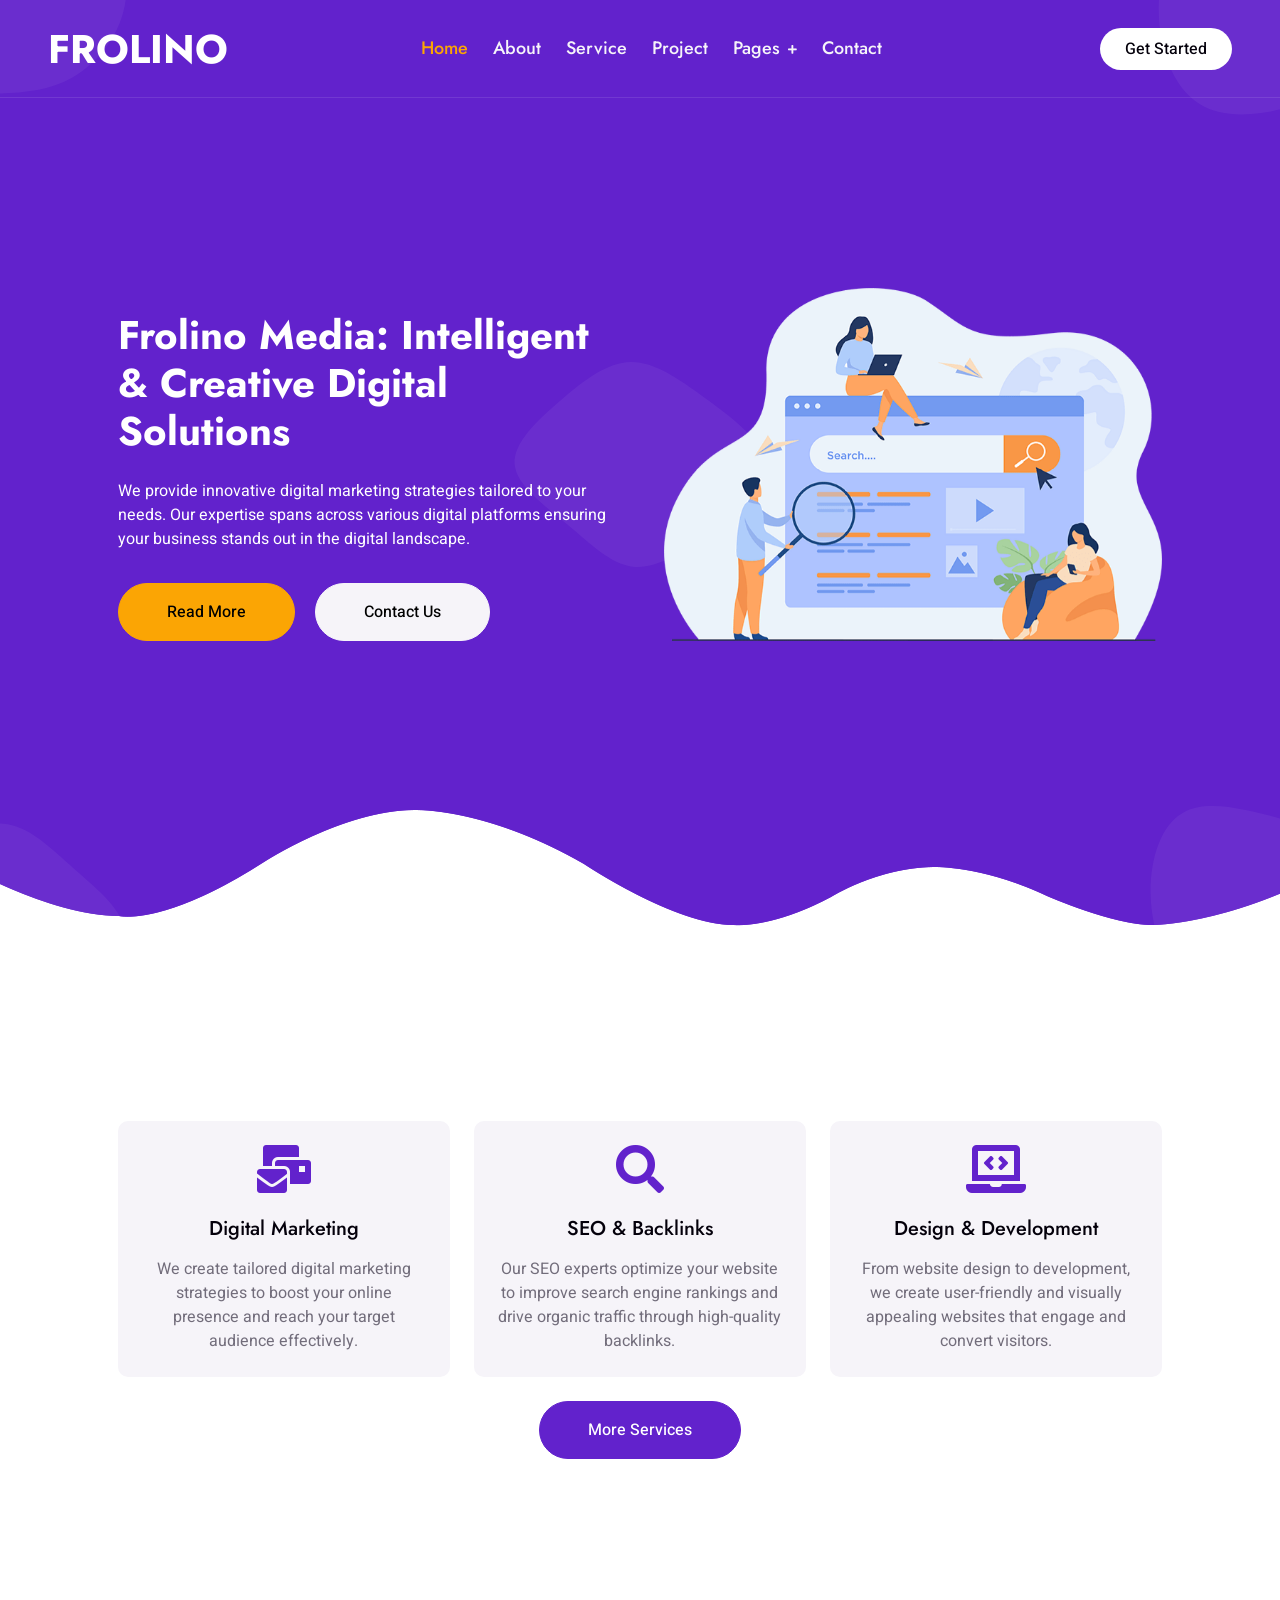
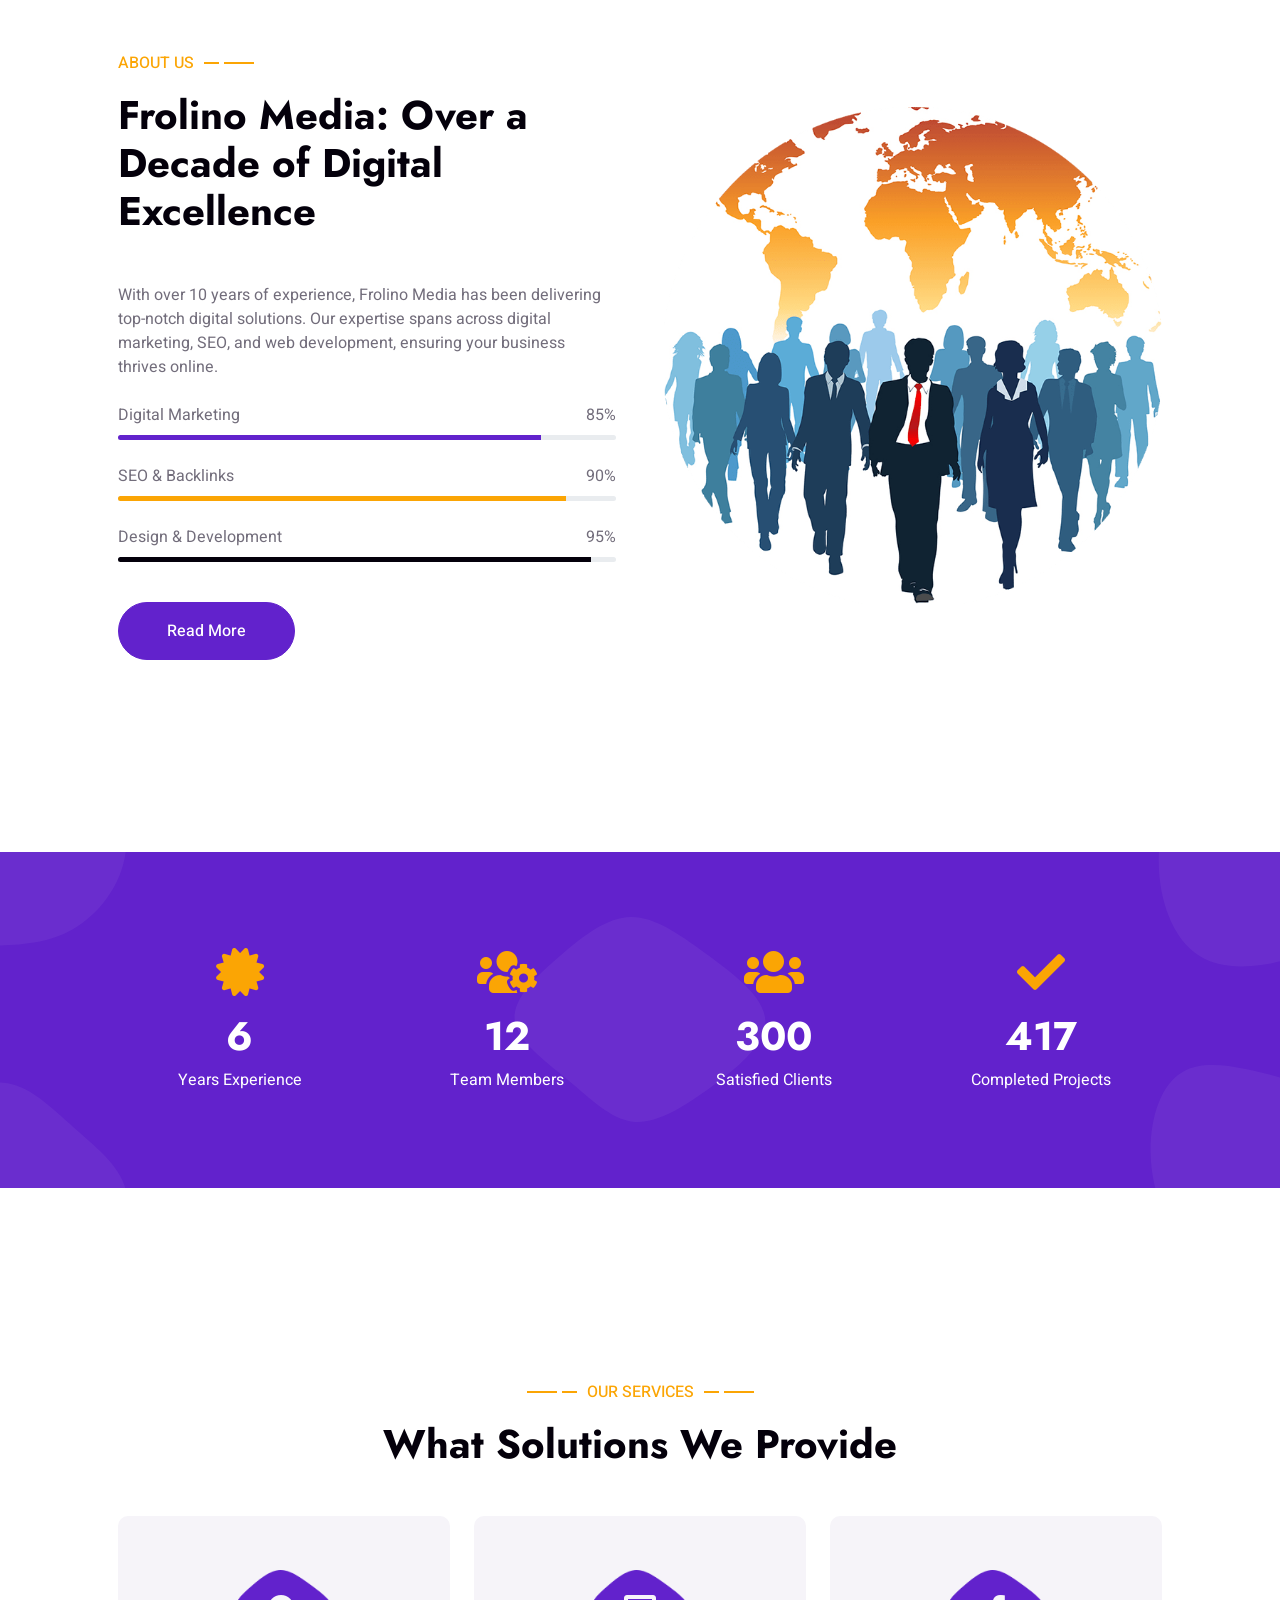
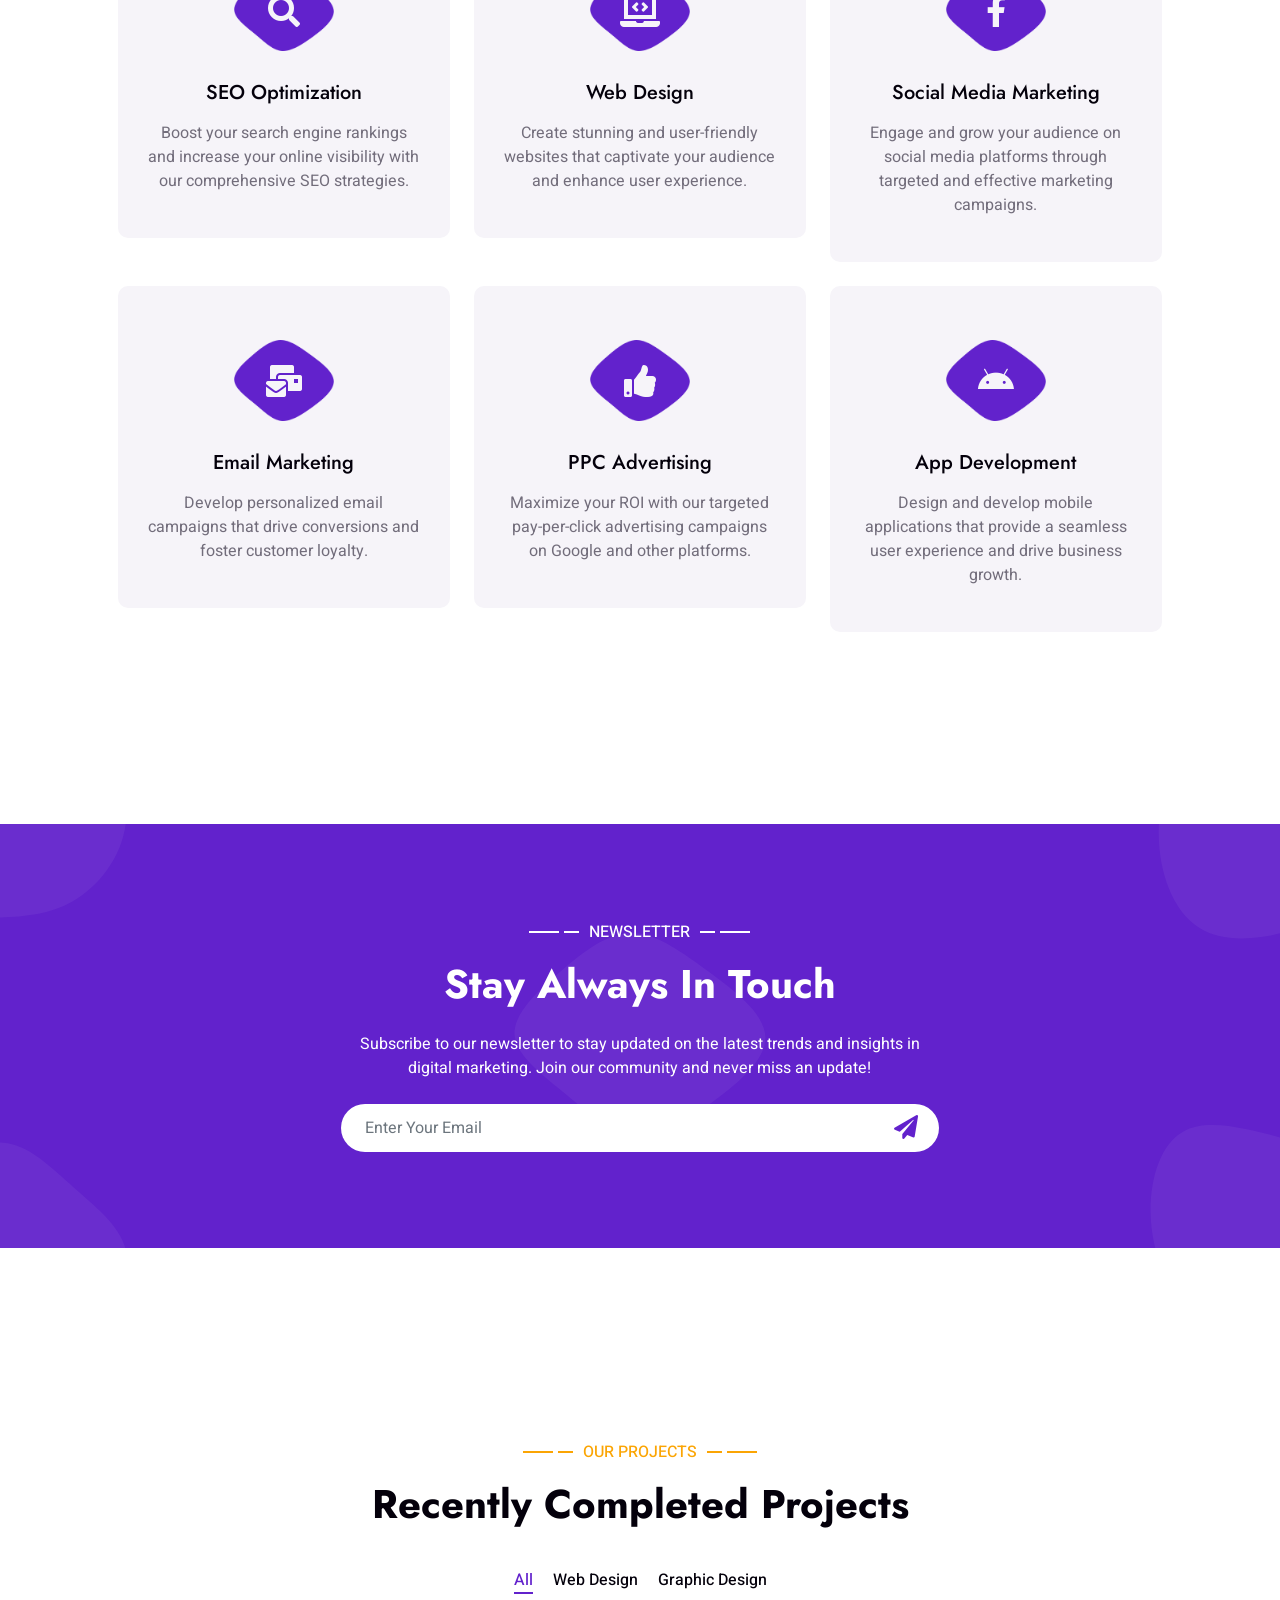
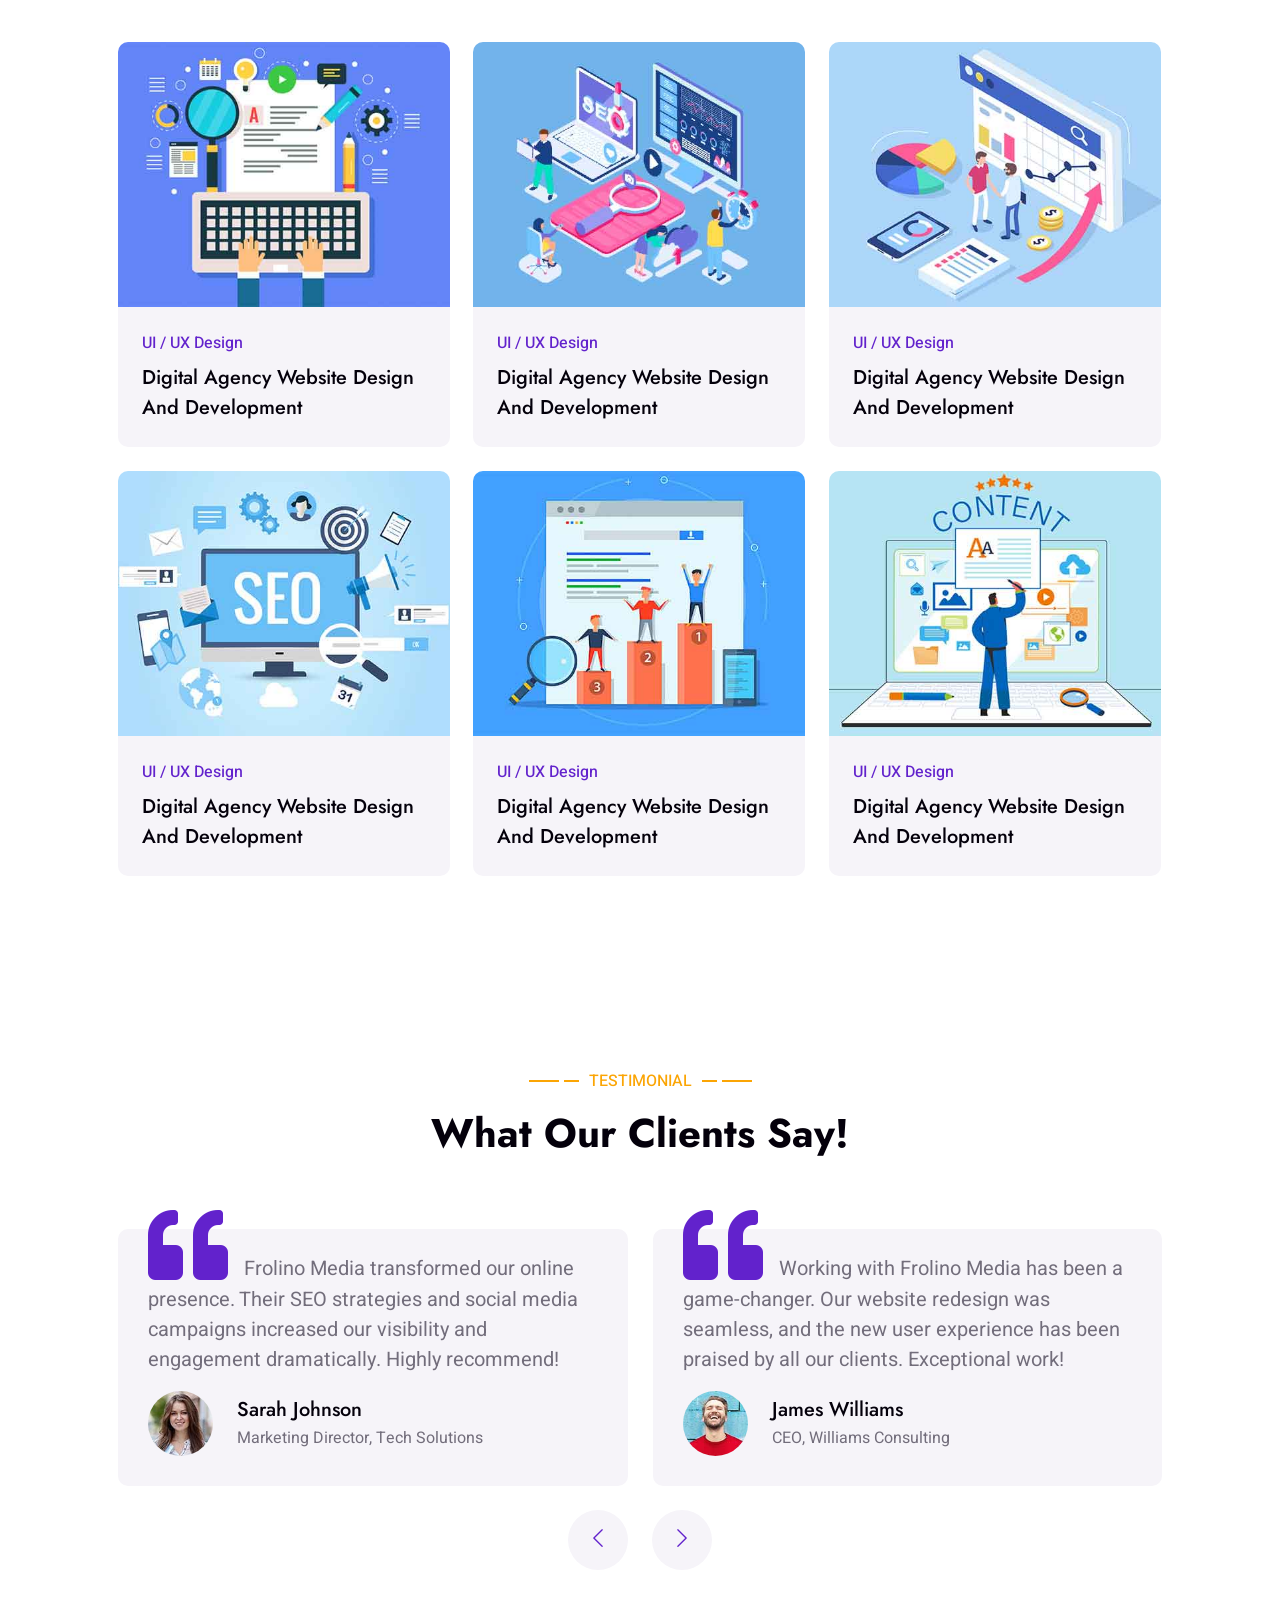
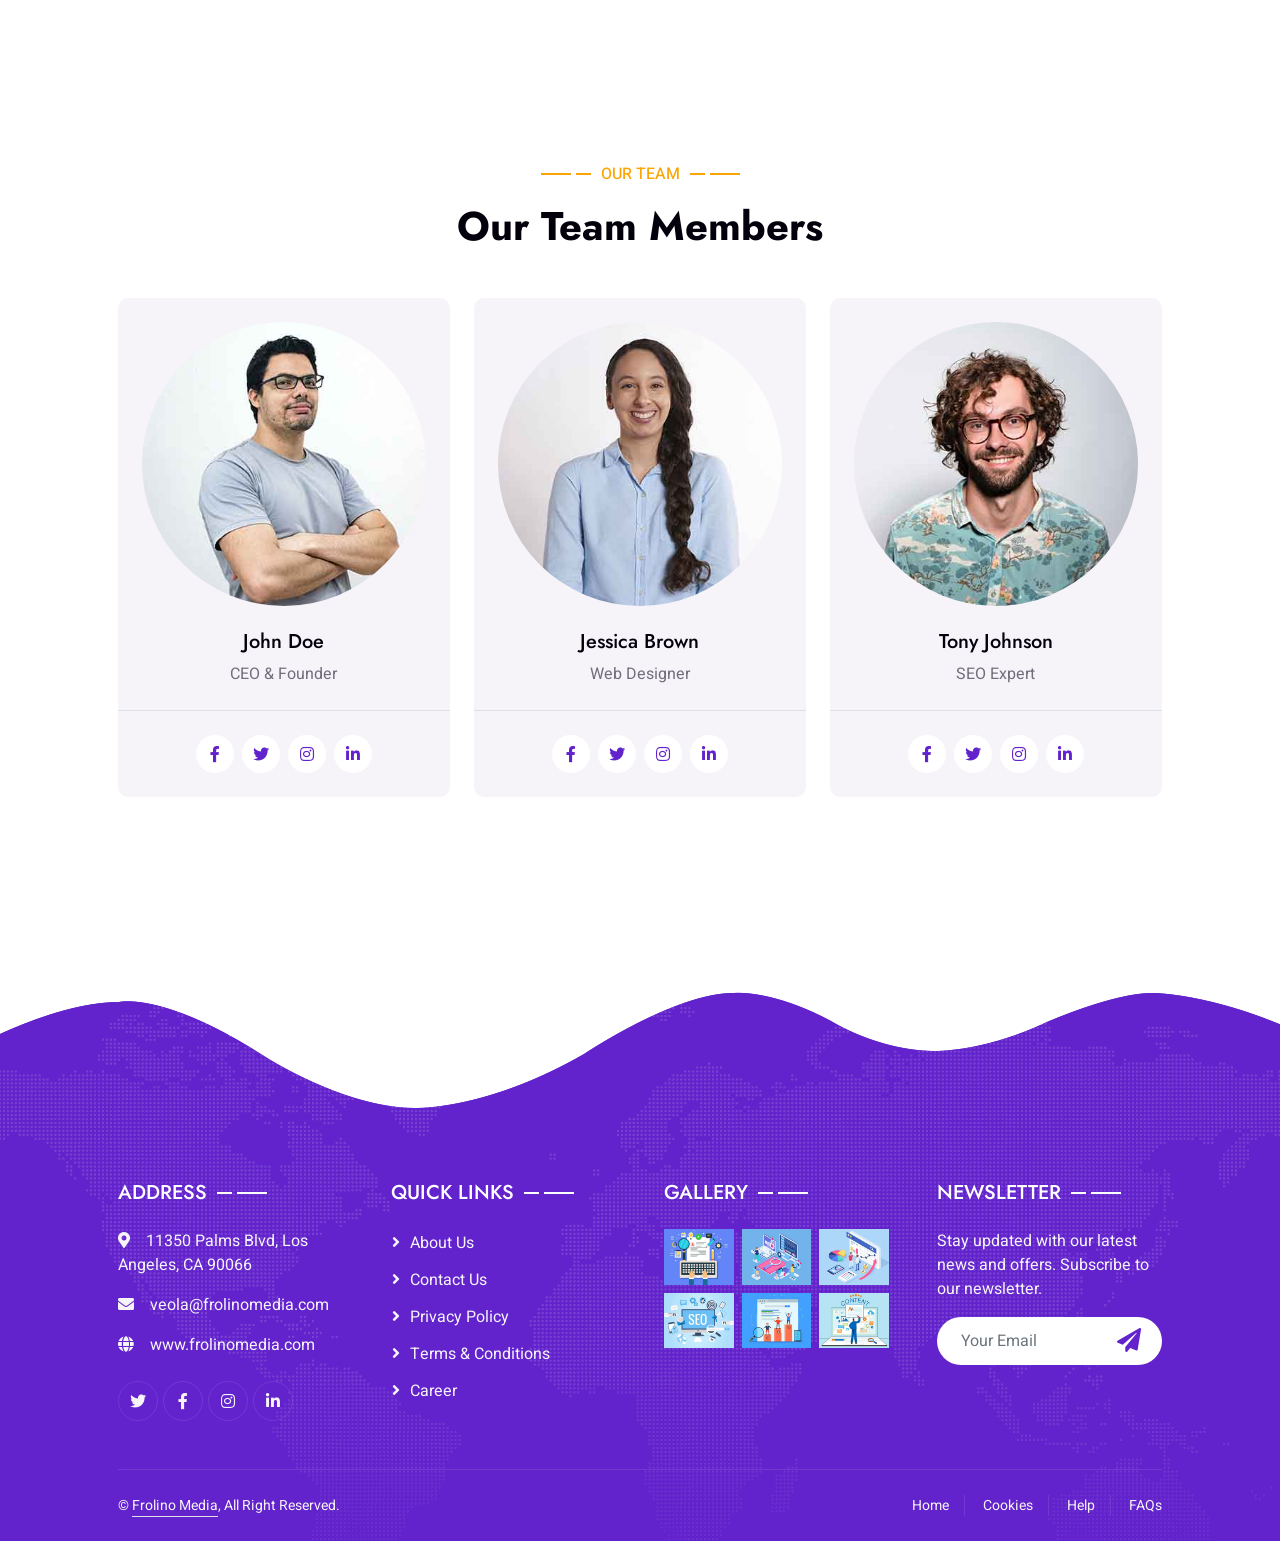
==== index.html @ 0141f013 "first commit" ====
<!DOCTYPE html>
<html lang="en">

<head>
    <meta charset="utf-8">
    <title>FROLINO MEDIA</title>
    <meta content="width=device-width, initial-scale=1.0" name="viewport">
    <meta content="" name="keywords">
    <meta content="" name="description">

    <!-- Favicon -->
    <link href="img/favicon.ico" rel="icon">

    <!-- Google Web Fonts -->
    <link rel="preconnect" href="https://fonts.googleapis.com">
    <link rel="preconnect" href="https://fonts.gstatic.com" crossorigin>
    <link href="https://fonts.googleapis.com/css2?family=Heebo:wght@400;500&family=Jost:wght@500;600;700&display=swap" rel="stylesheet"> 

    <!-- Icon Font Stylesheet -->
    <link href="https://cdnjs.cloudflare.com/ajax/libs/font-awesome/5.10.0/css/all.min.css" rel="stylesheet">
    <link href="https://cdn.jsdelivr.net/npm/bootstrap-icons@1.4.1/font/bootstrap-icons.css" rel="stylesheet">

    <!-- Libraries Stylesheet -->
    <link href="lib/animate/animate.min.css" rel="stylesheet">
    <link href="lib/owlcarousel/assets/owl.carousel.min.css" rel="stylesheet">
    <link href="lib/lightbox/css/lightbox.min.css" rel="stylesheet">

    <!-- Customized Bootstrap Stylesheet -->
    <link href="css/bootstrap.min.css" rel="stylesheet">

    <!-- Template Stylesheet -->
    <link href="css/style.css" rel="stylesheet">
</head>

<body>
    <div class="container-xxl bg-white p-0">
        <!-- Spinner Start -->
        <div id="spinner" class="show bg-white position-fixed translate-middle w-100 vh-100 top-50 start-50 d-flex align-items-center justify-content-center">
            <div class="spinner-grow text-primary" style="width: 3rem; height: 3rem;" role="status">
                <span class="sr-only">Loading...</span>
            </div>
        </div>
        <!-- Spinner End -->


        <!-- Navbar & Hero Start -->
        <div class="container-xxl position-relative p-0">
            <nav class="navbar navbar-expand-lg navbar-light px-4 px-lg-5 py-3 py-lg-0">
                <a href="" class="navbar-brand p-0">
                    <h1 class="m-0">FROLINO</h1>
                    <!-- <img src="img/logo.png" alt="Logo"> -->
                </a>
                <button class="navbar-toggler" type="button" data-bs-toggle="collapse" data-bs-target="#navbarCollapse">
                    <span class="fa fa-bars"></span>
                </button>
                <div class="collapse navbar-collapse" id="navbarCollapse">
                    <div class="navbar-nav mx-auto py-0">
                        <a href="index.html" class="nav-item nav-link active">Home</a>
                        <a href="about.html" class="nav-item nav-link">About</a>
                        <a href="service.html" class="nav-item nav-link">Service</a>
                        <a href="project.html" class="nav-item nav-link">Project</a>
                        <div class="nav-item dropdown">
                            <a href="#" class="nav-link dropdown-toggle" data-bs-toggle="dropdown">Pages</a>
                            <div class="dropdown-menu m-0">
                                <a href="team.html" class="dropdown-item">Our Team</a>
                                <a href="testimonial.html" class="dropdown-item">Testimonial</a>
                                <a href="404.html" class="dropdown-item">404 Page</a>
                            </div>
                        </div>
                        <a href="contact.html" class="nav-item nav-link">Contact</a>
                    </div>
                    <a href="" class="btn rounded-pill py-2 px-4 ms-3 d-none d-lg-block">Get Started</a>
                </div>
            </nav>

            <div class="container-xxl bg-primary hero-header">
                <div class="container px-lg-5">
                    <div class="row g-5 align-items-end">
                        <div class="col-lg-6 text-center text-lg-start">
                            <h1 class="text-white mb-4 animated slideInDown">Frolino Media: Intelligent & Creative Digital Solutions</h1>
                            <p class="text-white pb-3 animated slideInDown">We provide innovative digital marketing strategies tailored to your needs. Our expertise spans across various digital platforms ensuring your business stands out in the digital landscape.</p>
                            <a href="#about" class="btn btn-secondary py-sm-3 px-sm-5 rounded-pill me-3 animated slideInLeft">Read More</a>
                            <a href="#contact" class="btn btn-light py-sm-3 px-sm-5 rounded-pill animated slideInRight">Contact Us</a>
                        </div>
                        <div class="col-lg-6 text-center text-lg-start">
                            <img class="img-fluid animated zoomIn" src="img/hero.png" alt="Frolino Media">
                        </div>
                    </div>
                </div>
            </div>
            <!-- Navbar & Hero End -->
            
            
            <!-- Feature Start -->
            <div class="container-xxl py-5">
                <div class="container py-5 px-lg-5">
                    <div class="row g-4">
                        <div class="col-lg-4 wow fadeInUp" data-wow-delay="0.1s">
                            <div class="feature-item bg-light rounded text-center p-4">
                                <i class="fa fa-3x fa-mail-bulk text-primary mb-4"></i>
                                <h5 class="mb-3">Digital Marketing</h5>
                                <p class="m-0">We create tailored digital marketing strategies to boost your online presence and reach your target audience effectively.</p>
                            </div>
                        </div>
                        <div class="col-lg-4 wow fadeInUp" data-wow-delay="0.3s">
                            <div class="feature-item bg-light rounded text-center p-4">
                                <i class="fa fa-3x fa-search text-primary mb-4"></i>
                                <h5 class="mb-3">SEO & Backlinks</h5>
                                <p class="m-0">Our SEO experts optimize your website to improve search engine rankings and drive organic traffic through high-quality backlinks.</p>
                            </div>
                        </div>
                        <div class="col-lg-4 wow fadeInUp" data-wow-delay="0.5s">
                            <div class="feature-item bg-light rounded text-center p-4">
                                <i class="fa fa-3x fa-laptop-code text-primary mb-4"></i>
                                <h5 class="mb-3">Design & Development</h5>
                                <p class="m-0">From website design to development, we create user-friendly and visually appealing websites that engage and convert visitors.</p>
                            </div>
                        </div>
                    </div>
                    <div class="text-center mt-4">
                        <a href="services.html" class="btn btn-primary py-sm-3 px-sm-5 rounded-pill">More Services</a>
                    </div>
                </div>
            </div>
            <!-- Feature End -->
            
            
            <!-- About Start -->
            <div class="container-xxl py-5" id="about">
                <div class="container py-5 px-lg-5">
                    <div class="row g-5 align-items-center">
                        <div class="col-lg-6 wow fadeInUp" data-wow-delay="0.1s">
                            <p class="section-title text-secondary">About Us<span></span></p>
                            <h1 class="mb-5">Frolino Media: Over a Decade of Digital Excellence</h1>
                            <p class="mb-4">With over 10 years of experience, Frolino Media has been delivering top-notch digital solutions. Our expertise spans across digital marketing, SEO, and web development, ensuring your business thrives online.</p>
                            <div class="skill mb-4">
                                <div class="d-flex justify-content-between">
                                    <p class="mb-2">Digital Marketing</p>
                                    <p class="mb-2">85%</p>
                                </div>
                                <div class="progress">
                                    <div class="progress-bar bg-primary" role="progressbar" aria-valuenow="85" aria-valuemin="0" aria-valuemax="100"></div>
                                </div>
                            </div>
                            <div class="skill mb-4">
                                <div class="d-flex justify-content-between">
                                    <p class="mb-2">SEO & Backlinks</p>
                                    <p class="mb-2">90%</p>
                                </div>
                                <div class="progress">
                                    <div class="progress-bar bg-secondary" role="progressbar" aria-valuenow="90" aria-valuemin="0" aria-valuemax="100"></div>
                                </div>
                            </div>
                            <div class="skill mb-4">
                                <div class="d-flex justify-content-between">
                                    <p class="mb-2">Design & Development</p>
                                    <p class="mb-2">95%</p>
                                </div>
                                <div class="progress">
                                    <div class="progress-bar bg-dark" role="progressbar" aria-valuenow="95" aria-valuemin="0" aria-valuemax="100"></div>
                                </div>
                            </div>
                            <a href="about.html" class="btn btn-primary py-sm-3 px-sm-5 rounded-pill mt-3">Read More</a>
                        </div>
                        <div class="col-lg-6">
                            <img class="img-fluid wow zoomIn" data-wow-delay="0.5s" src="img/about.png" alt="About Frolino Media">
                        </div>
                    </div>
                </div>
            </div>
            <!-- About End -->


        <!-- Facts Start -->
        <div class="container-xxl bg-primary fact py-5 wow fadeInUp" data-wow-delay="0.1s">
            <div class="container py-5 px-lg-5">
                <div class="row g-4">
                    <div class="col-md-6 col-lg-3 text-center wow fadeIn" data-wow-delay="0.1s">
                        <i class="fa fa-certificate fa-3x text-secondary mb-3"></i>
                        <h1 class="text-white mb-2" data-toggle="counter-up">10</h1>
                        <p class="text-white mb-0">Years Experience</p>
                    </div>
                    <div class="col-md-6 col-lg-3 text-center wow fadeIn" data-wow-delay="0.3s">
                        <i class="fa fa-users-cog fa-3x text-secondary mb-3"></i>
                        <h1 class="text-white mb-2" data-toggle="counter-up">20</h1>
                        <p class="text-white mb-0">Team Members</p>
                    </div>
                    <div class="col-md-6 col-lg-3 text-center wow fadeIn" data-wow-delay="0.5s">
                        <i class="fa fa-users fa-3x text-secondary mb-3"></i>
                        <h1 class="text-white mb-2" data-toggle="counter-up">500</h1>
                        <p class="text-white mb-0">Satisfied Clients</p>
                    </div>
                    <div class="col-md-6 col-lg-3 text-center wow fadeIn" data-wow-delay="0.7s">
                        <i class="fa fa-check fa-3x text-secondary mb-3"></i>
                        <h1 class="text-white mb-2" data-toggle="counter-up">700</h1>
                        <p class="text-white mb-0">Completed Projects</p>
                    </div>
                </div>
            </div>
        </div>
        <!-- Facts End -->


       <!-- Service Start -->
<div class="container-xxl py-5">
    <div class="container py-5 px-lg-5">
        <div class="wow fadeInUp" data-wow-delay="0.1s">
            <p class="section-title text-secondary justify-content-center"><span></span>Our Services<span></span></p>
            <h1 class="text-center mb-5">What Solutions We Provide</h1>
        </div>
        <div class="row g-4">
            <div class="col-lg-4 col-md-6 wow fadeInUp" data-wow-delay="0.1s">
                <div class="service-item d-flex flex-column text-center rounded">
                    <div class="service-icon flex-shrink-0">
                        <i class="fa fa-search fa-2x"></i>
                    </div>
                    <h5 class="mb-3">SEO Optimization</h5>
                    <p class="m-0">Boost your search engine rankings and increase your online visibility with our comprehensive SEO strategies.</p>
                    <a class="btn btn-square" href="service.html"><i class="fa fa-arrow-right"></i></a>
                </div>
            </div>
            <div class="col-lg-4 col-md-6 wow fadeInUp" data-wow-delay="0.3s">
                <div class="service-item d-flex flex-column text-center rounded">
                    <div class="service-icon flex-shrink-0">
                        <i class="fa fa-laptop-code fa-2x"></i>
                    </div>
                    <h5 class="mb-3">Web Design</h5>
                    <p class="m-0">Create stunning and user-friendly websites that captivate your audience and enhance user experience.</p>
                    <a class="btn btn-square" href="service.html"><i class="fa fa-arrow-right"></i></a>
                </div>
            </div>
            <div class="col-lg-4 col-md-6 wow fadeInUp" data-wow-delay="0.5s">
                <div class="service-item d-flex flex-column text-center rounded">
                    <div class="service-icon flex-shrink-0">
                        <i class="fab fa-facebook-f fa-2x"></i>
                    </div>
                    <h5 class="mb-3">Social Media Marketing</h5>
                    <p class="m-0">Engage and grow your audience on social media platforms through targeted and effective marketing campaigns.</p>
                    <a class="btn btn-square" href="service.html"><i class="fa fa-arrow-right"></i></a>
                </div>
            </div>
            <div class="col-lg-4 col-md-6 wow fadeInUp" data-wow-delay="0.1s">
                <div class="service-item d-flex flex-column text-center rounded">
                    <div class="service-icon flex-shrink-0">
                        <i class="fa fa-mail-bulk fa-2x"></i>
                    </div>
                    <h5 class="mb-3">Email Marketing</h5>
                    <p class="m-0">Develop personalized email campaigns that drive conversions and foster customer loyalty.</p>
                    <a class="btn btn-square" href="service.html"><i class="fa fa-arrow-right"></i></a>
                </div>
            </div>
            <div class="col-lg-4 col-md-6 wow fadeInUp" data-wow-delay="0.3s">
                <div class="service-item d-flex flex-column text-center rounded">
                    <div class="service-icon flex-shrink-0">
                        <i class="fa fa-thumbs-up fa-2x"></i>
                    </div>
                    <h5 class="mb-3">PPC Advertising</h5>
                    <p class="m-0">Maximize your ROI with our targeted pay-per-click advertising campaigns on Google and other platforms.</p>
                    <a class="btn btn-square" href="service.html"><i class="fa fa-arrow-right"></i></a>
                </div>
            </div>
            <div class="col-lg-4 col-md-6 wow fadeInUp" data-wow-delay="0.5s">
                <div class="service-item d-flex flex-column text-center rounded">
                    <div class="service-icon flex-shrink-0">
                        <i class="fab fa-android fa-2x"></i>
                    </div>
                    <h5 class="mb-3">App Development</h5>
                    <p class="m-0">Design and develop mobile applications that provide a seamless user experience and drive business growth.</p>
                    <a class="btn btn-square" href="service.html"><i class="fa fa-arrow-right"></i></a>
                </div>
            </div>
        </div>
    </div>
</div>
<!-- Service End -->

<!-- Newsletter Start -->
<div class="container-xxl bg-primary newsletter py-5 wow fadeInUp" data-wow-delay="0.1s">
    <div class="container py-5 px-lg-5">
        <div class="row justify-content-center">
            <div class="col-lg-7 text-center">
                <p class="section-title text-white justify-content-center"><span></span>Newsletter<span></span></p>
                <h1 class="text-center text-white mb-4">Stay Always In Touch</h1>
                <p class="text-white mb-4">Subscribe to our newsletter to stay updated on the latest trends and insights in digital marketing. Join our community and never miss an update!</p>
                <div class="position-relative w-100 mt-3">
                    <input class="form-control border-0 rounded-pill w-100 ps-4 pe-5" type="text" placeholder="Enter Your Email" style="height: 48px;">
                    <button type="button" class="btn shadow-none position-absolute top-0 end-0 mt-1 me-2"><i class="fa fa-paper-plane text-primary fs-4"></i></button>
                </div>
            </div>
        </div>
    </div>
</div>
<!-- Newsletter End -->



        <!-- Projects Start -->
        <div class="container-xxl py-5">
            <div class="container py-5 px-lg-5">
                <div class="wow fadeInUp" data-wow-delay="0.1s">
                    <p class="section-title text-secondary justify-content-center"><span></span>Our Projects<span></span></p>
                    <h1 class="text-center mb-5">Recently Completed Projects</h1>
                </div>
                <div class="row mt-n2 wow fadeInUp" data-wow-delay="0.3s">
                    <div class="col-12 text-center">
                        <ul class="list-inline mb-5" id="portfolio-flters">
                            <li class="mx-2 active" data-filter="*">All</li>
                            <li class="mx-2" data-filter=".first">Web Design</li>
                            <li class="mx-2" data-filter=".second">Graphic Design</li>
                        </ul>
                    </div>
                </div>
                <div class="row g-4 portfolio-container">
                    <div class="col-lg-4 col-md-6 portfolio-item first wow fadeInUp" data-wow-delay="0.1s">
                        <div class="rounded overflow-hidden">
                            <div class="position-relative overflow-hidden">
                                <img class="img-fluid w-100" src="img/portfolio-1.jpg" alt="">
                                <div class="portfolio-overlay">
                                    <a class="btn btn-square btn-outline-light mx-1" href="img/portfolio-1.jpg" data-lightbox="portfolio"><i class="fa fa-eye"></i></a>
                                    <a class="btn btn-square btn-outline-light mx-1" href=""><i class="fa fa-link"></i></a>
                                </div>
                            </div>
                            <div class="bg-light p-4">
                                <p class="text-primary fw-medium mb-2">UI / UX Design</p>
                                <h5 class="lh-base mb-0">Digital Agency Website Design And Development</a>
                            </div>
                        </div>
                    </div>
                    <div class="col-lg-4 col-md-6 portfolio-item second wow fadeInUp" data-wow-delay="0.3s">
                        <div class="rounded overflow-hidden">
                            <div class="position-relative overflow-hidden">
                                <img class="img-fluid w-100" src="img/portfolio-2.jpg" alt="">
                                <div class="portfolio-overlay">
                                    <a class="btn btn-square btn-outline-light mx-1" href="img/portfolio-2.jpg" data-lightbox="portfolio"><i class="fa fa-eye"></i></a>
                                    <a class="btn btn-square btn-outline-light mx-1" href=""><i class="fa fa-link"></i></a>
                                </div>
                            </div>
                            <div class="bg-light p-4">
                                <p class="text-primary fw-medium mb-2">UI / UX Design</p>
                                <h5 class="lh-base mb-0">Digital Agency Website Design And Development</a>
                            </div>
                        </div>
                    </div>
                    <div class="col-lg-4 col-md-6 portfolio-item first wow fadeInUp" data-wow-delay="0.5s">
                        <div class="rounded overflow-hidden">
                            <div class="position-relative overflow-hidden">
                                <img class="img-fluid w-100" src="img/portfolio-3.jpg" alt="">
                                <div class="portfolio-overlay">
                                    <a class="btn btn-square btn-outline-light mx-1" href="img/portfolio-3.jpg" data-lightbox="portfolio"><i class="fa fa-eye"></i></a>
                                    <a class="btn btn-square btn-outline-light mx-1" href=""><i class="fa fa-link"></i></a>
                                </div>
                            </div>
                            <div class="bg-light p-4">
                                <p class="text-primary fw-medium mb-2">UI / UX Design</p>
                                <h5 class="lh-base mb-0">Digital Agency Website Design And Development</a>
                            </div>
                        </div>
                    </div>
                    <div class="col-lg-4 col-md-6 portfolio-item second wow fadeInUp" data-wow-delay="0.1s">
                        <div class="rounded overflow-hidden">
                            <div class="position-relative overflow-hidden">
                                <img class="img-fluid w-100" src="img/portfolio-4.jpg" alt="">
                                <div class="portfolio-overlay">
                                    <a class="btn btn-square btn-outline-light mx-1" href="img/portfolio-4.jpg" data-lightbox="portfolio"><i class="fa fa-eye"></i></a>
                                    <a class="btn btn-square btn-outline-light mx-1" href=""><i class="fa fa-link"></i></a>
                                </div>
                            </div>
                            <div class="bg-light p-4">
                                <p class="text-primary fw-medium mb-2">UI / UX Design</p>
                                <h5 class="lh-base mb-0">Digital Agency Website Design And Development</a>
                            </div>
                        </div>
                    </div>
                    <div class="col-lg-4 col-md-6 portfolio-item first wow fadeInUp" data-wow-delay="0.3s">
                        <div class="rounded overflow-hidden">
                            <div class="position-relative overflow-hidden">
                                <img class="img-fluid w-100" src="img/portfolio-5.jpg" alt="">
                                <div class="portfolio-overlay">
                                    <a class="btn btn-square btn-outline-light mx-1" href="img/portfolio-5.jpg" data-lightbox="portfolio"><i class="fa fa-eye"></i></a>
                                    <a class="btn btn-square btn-outline-light mx-1" href=""><i class="fa fa-link"></i></a>
                                </div>
                            </div>
                            <div class="bg-light p-4">
                                <p class="text-primary fw-medium mb-2">UI / UX Design</p>
                                <h5 class="lh-base mb-0">Digital Agency Website Design And Development</a>
                            </div>
                        </div>
                    </div>
                    <div class="col-lg-4 col-md-6 portfolio-item second wow fadeInUp" data-wow-delay="0.5s">
                        <div class="rounded overflow-hidden">
                            <div class="position-relative overflow-hidden">
                                <img class="img-fluid w-100" src="img/portfolio-6.jpg" alt="">
                                <div class="portfolio-overlay">
                                    <a class="btn btn-square btn-outline-light mx-1" href="img/portfolio-6.jpg" data-lightbox="portfolio"><i class="fa fa-eye"></i></a>
                                    <a class="btn btn-square btn-outline-light mx-1" href=""><i class="fa fa-link"></i></a>
                                </div>
                            </div>
                            <div class="bg-light p-4">
                                <p class="text-primary fw-medium mb-2">UI / UX Design</p>
                                <h5 class="lh-base mb-0">Digital Agency Website Design And Development</a>
                            </div>
                        </div>
                    </div>
                </div>
            </div>
        </div>
        <!-- Projects End -->


        <!-- Testimonial Start -->
        <div class="container-xxl py-5 wow fadeInUp" data-wow-delay="0.1s">
            <div class="container py-5 px-lg-5">
                <p class="section-title text-secondary justify-content-center"><span></span>Testimonial<span></span></p>
                <h1 class="text-center mb-5">What Our Clients Say!</h1>
                <div class="owl-carousel testimonial-carousel">
                    <div class="testimonial-item bg-light rounded my-4">
                        <p class="fs-5"><i class="fa fa-quote-left fa-4x text-primary mt-n4 me-3"></i>Frolino Media transformed our online presence. Their SEO strategies and social media campaigns increased our visibility and engagement dramatically. Highly recommend!</p>
                        <div class="d-flex align-items-center">
                            <img class="img-fluid flex-shrink-0 rounded-circle" src="img/testimonial-1.jpg" style="width: 65px; height: 65px;">
                            <div class="ps-4">
                                <h5 class="mb-1">Sarah Johnson</h5>
                                <span>Marketing Director, Tech Solutions</span>
                            </div>
                        </div>
                    </div>
                    <div class="testimonial-item bg-light rounded my-4">
                        <p class="fs-5"><i class="fa fa-quote-left fa-4x text-primary mt-n4 me-3"></i>Working with Frolino Media has been a game-changer. Our website redesign was seamless, and the new user experience has been praised by all our clients. Exceptional work!</p>
                        <div class="d-flex align-items-center">
                            <img class="img-fluid flex-shrink-0 rounded-circle" src="img/testimonial-2.jpg" style="width: 65px; height: 65px;">
                            <div class="ps-4">
                                <h5 class="mb-1">James Williams</h5>
                                <span>CEO, Williams Consulting</span>
                            </div>
                        </div>
                    </div>
                    <div class="testimonial-item bg-light rounded my-4">
                        <p class="fs-5"><i class="fa fa-quote-left fa-4x text-primary mt-n4 me-3"></i>The team at Frolino Media is top-notch. Their digital marketing strategies and PPC campaigns have driven significant traffic and conversions. Our sales have never been better!</p>
                        <div class="d-flex align-items-center">
                            <img class="img-fluid flex-shrink-0 rounded-circle" src="img/testimonial-3.jpg" style="width: 65px; height: 65px;">
                            <div class="ps-4">
                                <h5 class="mb-1">Emily Brown</h5>
                                <span>Owner, Brown's Bakery</span>
                            </div>
                        </div>
                    </div>
                </div>
            </div>
        </div>
        
        <!-- Testimonial End -->


        <!-- Team Start -->
        <div class="container-xxl py-5">
            <div class="container py-5 px-lg-5">
                <div class="wow fadeInUp" data-wow-delay="0.1s">
                    <p class="section-title text-secondary justify-content-center"><span></span>Our Team<span></span></p>
                    <h1 class="text-center mb-5">Our Team Members</h1>
                </div>
                <div class="row g-4">
                    <div class="col-lg-4 col-md-6 wow fadeInUp" data-wow-delay="0.1s">
                        <div class="team-item bg-light rounded">
                            <div class="text-center border-bottom p-4">
                                <img class="img-fluid rounded-circle mb-4" src="img/team-1.jpg" alt="">
                                <h5>John Doe</h5>
                                <span>CEO & Founder</span>
                            </div>
                            <div class="d-flex justify-content-center p-4">
                                <a class="btn btn-square mx-1" href=""><i class="fab fa-facebook-f"></i></a>
                                <a class="btn btn-square mx-1" href=""><i class="fab fa-twitter"></i></a>
                                <a class="btn btn-square mx-1" href=""><i class="fab fa-instagram"></i></a>
                                <a class="btn btn-square mx-1" href=""><i class="fab fa-linkedin-in"></i></a>
                            </div>
                        </div>
                    </div>
                    <div class="col-lg-4 col-md-6 wow fadeInUp" data-wow-delay="0.3s">
                        <div class="team-item bg-light rounded">
                            <div class="text-center border-bottom p-4">
                                <img class="img-fluid rounded-circle mb-4" src="img/team-2.jpg" alt="">
                                <h5>Jessica Brown</h5>
                                <span>Web Designer</span>
                            </div>
                            <div class="d-flex justify-content-center p-4">
                                <a class="btn btn-square mx-1" href="#"><i class="fab fa-facebook-f"></i></a>
                                <a class="btn btn-square mx-1" href="#"><i class="fab fa-twitter"></i></a>
                                <a class="btn btn-square mx-1" href="#"><i class="fab fa-instagram"></i></a>
                                <a class="btn btn-square mx-1" href="#"><i class="fab fa-linkedin-in"></i></a>
                            </div>
                        </div>
                    </div>
                    <div class="col-lg-4 col-md-6 wow fadeInUp" data-wow-delay="0.5s">
                        <div class="team-item bg-light rounded">
                            <div class="text-center border-bottom p-4">
                                <img class="img-fluid rounded-circle mb-4" src="img/team-3.jpg" alt="">
                                <h5>Tony Johnson</h5>
                                <span>SEO Expert</span>
                            </div>
                            <div class="d-flex justify-content-center p-4">
                                <a class="btn btn-square mx-1" href="#"><i class="fab fa-facebook-f"></i></a>
                                <a class="btn btn-square mx-1" href="#"><i class="fab fa-twitter"></i></a>
                                <a class="btn btn-square mx-1" href="#"><i class="fab fa-instagram"></i></a>
                                <a class="btn btn-square mx-1" href="#"><i class="fab fa-linkedin-in"></i></a>
                            </div>
                        </div>
                    </div>
                </div>
            </div>
        </div>
        <!-- Team End -->
        

        <!-- Footer Start -->
        <div class="container-fluid bg-primary text-light footer wow fadeIn" data-wow-delay="0.1s">
            <div class="container py-5 px-lg-5">
                <div class="row g-5">
                    <div class="col-md-6 col-lg-3">
                        <p class="section-title text-white h5 mb-4">Address<span></span></p>
                        <p><i class="fa fa-map-marker-alt me-3"></i>11350 Palms Blvd, Los Angeles, CA 90066</p>
                        <p><i class="fa fa-envelope me-3"></i>veola@frolinomedia.com</p>
                        <p><i class="fa fa-globe me-3"></i>www.frolinomedia.com</p>
                        <div class="d-flex pt-2">
                            <a class="btn btn-outline-light btn-social" href="#"><i class="fab fa-twitter"></i></a>
                            <a class="btn btn-outline-light btn-social" href="#"><i class="fab fa-facebook-f"></i></a>
                            <a class="btn btn-outline-light btn-social" href="#"><i class="fab fa-instagram"></i></a>
                            <a class="btn btn-outline-light btn-social" href="#"><i class="fab fa-linkedin-in"></i></a>
                        </div>
                    </div>
                    <div class="col-md-6 col-lg-3">
                        <p class="section-title text-white h5 mb-4">Quick Links<span></span></p>
                        <a class="btn btn-link" href="about.html">About Us</a>
                        <a class="btn btn-link" href="contact.html">Contact Us</a>
                        <a class="btn btn-link" href="privacy.html">Privacy Policy</a>
                        <a class="btn btn-link" href="terms.html">Terms & Conditions</a>
                        <a class="btn btn-link" href="career.html">Career</a>
                    </div>
                    <div class="col-md-6 col-lg-3">
                        <p class="section-title text-white h5 mb-4">Gallery<span></span></p>
                        <div class="row g-2">
                            <div class="col-4">
                                <img class="img-fluid" src="img/portfolio-1.jpg" alt="Image">
                            </div>
                            <div class="col-4">
                                <img class="img-fluid" src="img/portfolio-2.jpg" alt="Image">
                            </div>
                            <div class="col-4">
                                <img class="img-fluid" src="img/portfolio-3.jpg" alt="Image">
                            </div>
                            <div class="col-4">
                                <img class="img-fluid" src="img/portfolio-4.jpg" alt="Image">
                            </div>
                            <div class="col-4">
                                <img class="img-fluid" src="img/portfolio-5.jpg" alt="Image">
                            </div>
                            <div class="col-4">
                                <img class="img-fluid" src="img/portfolio-6.jpg" alt="Image">
                            </div>
                        </div>
                    </div>
                    <div class="col-md-6 col-lg-3">
                        <p class="section-title text-white h5 mb-4">Newsletter<span></span></p>
                        <p>Stay updated with our latest news and offers. Subscribe to our newsletter.</p>
                        <div class="position-relative w-100 mt-3">
                            <input class="form-control border-0 rounded-pill w-100 ps-4 pe-5" type="text" placeholder="Your Email" style="height: 48px;">
                            <button type="button" class="btn shadow-none position-absolute top-0 end-0 mt-1 me-2"><i class="fa fa-paper-plane text-primary fs-4"></i></button>
                        </div>
                    </div>
                </div>
            </div>
            <div class="container px-lg-5">
                <div class="copyright">
                    <div class="row">
                        <div class="col-md-6 text-center text-md-start mb-3 mb-md-0">
                            &copy; <a class="border-bottom" href="#">Frolino Media</a>, All Right Reserved. 
                        </div>
                        <div class="col-md-6 text-center text-md-end">
                            <div class="footer-menu">
                                <a href="#">Home</a>
                                <a href="#">Cookies</a>
                                <a href="#">Help</a>
                                <a href="#">FAQs</a>
                            </div>
                        </div>
                    </div>
                </div>
            </div>
        </div>
        
        <!-- Footer End -->


        <!-- Back to Top -->
        <a href="#" class="btn btn-lg btn-secondary btn-lg-square back-to-top"><i class="bi bi-arrow-up"></i></a>
    </div>

    <!-- JavaScript Libraries -->
    <script src="https://code.jquery.com/jquery-3.4.1.min.js"></script>
    <script src="https://cdn.jsdelivr.net/npm/bootstrap@5.0.0/dist/js/bootstrap.bundle.min.js"></script>
    <script src="lib/wow/wow.min.js"></script>
    <script src="lib/easing/easing.min.js"></script>
    <script src="lib/waypoints/waypoints.min.js"></script>
    <script src="lib/counterup/counterup.min.js"></script>
    <script src="lib/owlcarousel/owl.carousel.min.js"></script>
    <script src="lib/isotope/isotope.pkgd.min.js"></script>
    <script src="lib/lightbox/js/lightbox.min.js"></script>

    <!-- Template Javascript -->
    <script src="js/main.js"></script>
</body>

</html>
---- css/style.css ----
/********** Template CSS **********/
:root {
    --primary: #6222CC;
    --secondary: #FBA504;
    --light: #F6F4F9;
    --dark: #04000B;
}


/*** Spinner ***/
#spinner {
    opacity: 0;
    visibility: hidden;
    transition: opacity .5s ease-out, visibility 0s linear .5s;
    z-index: 99999;
}

#spinner.show {
    transition: opacity .5s ease-out, visibility 0s linear 0s;
    visibility: visible;
    opacity: 1;
}

.back-to-top {
    position: fixed;
    display: none;
    right: 45px;
    bottom: 45px;
    z-index: 99;
}


/*** Heading ***/
h1,
h2,
.fw-bold {
    font-weight: 700 !important;
}

h3,
h4,
.fw-semi-bold {
    font-weight: 600 !important;
}

h5,
h6,
.fw-medium {
    font-weight: 500 !important;
}


/*** Button ***/
.btn {
    font-weight: 500;
    transition: .5s;
}

.btn:hover {
    box-shadow: 0 0 10px rgba(0, 0, 0, .5);
}

.btn-square {
    width: 38px;
    height: 38px;
}

.btn-sm-square {
    width: 32px;
    height: 32px;
}

.btn-lg-square {
    width: 48px;
    height: 48px;
}

.btn-square,
.btn-sm-square,
.btn-lg-square {
    padding: 0;
    display: flex;
    align-items: center;
    justify-content: center;
    font-weight: normal;
    border-radius: 50px;
}


/*** Navbar ***/
.navbar .dropdown-toggle::after {
    border: none;
    content: "\f067";
    font-family: "Font Awesome 5 Free";
    font-size: 10px;
    font-weight: bold;
    vertical-align: middle;
    margin-left: 8px;
}

.navbar-light .navbar-nav .nav-link {
    position: relative;
    margin-right: 25px;
    padding: 35px 0;
    font-family: 'Jost', sans-serif;
    font-size: 18px;
    font-weight: 500;
    color: var(--light) !important;
    outline: none;
    transition: .5s;
}

.sticky-top.navbar-light .navbar-nav .nav-link {
    padding: 20px 0;
    color: var(--dark) !important;
}

.navbar-light .navbar-nav .nav-link:hover,
.navbar-light .navbar-nav .nav-link.active {
    color: var(--secondary) !important;
}

.navbar-light .navbar-brand h1 {
    color: #FFFFFF;
}

.navbar-light .navbar-brand img {
    max-height: 60px;
    transition: .5s;
}

.sticky-top.navbar-light .navbar-brand img {
    max-height: 45px;
}

@media (max-width: 991.98px) {
    .sticky-top.navbar-light {
        position: relative;
        background: #FFFFFF;
    }

    .navbar-light .navbar-collapse {
        margin-top: 15px;
        border-top: 1px solid #DDDDDD;
    }

    .navbar-light .navbar-nav .nav-link,
    .sticky-top.navbar-light .navbar-nav .nav-link {
        padding: 10px 0;
        margin-left: 0;
        color: var(--dark) !important;
    }

    .navbar-light .navbar-brand h1 {
        color: var(--primary);
    }

    .navbar-light .navbar-brand img {
        max-height: 45px;
    }
}

@media (min-width: 992px) {
    .navbar-light {
        position: absolute;
        width: 100%;
        top: 0;
        left: 0;
        border-bottom: 1px solid rgba(256, 256, 256, .1);
        z-index: 999;
    }
    
    .sticky-top.navbar-light {
        position: fixed;
        background: #FFFFFF;
    }

    .sticky-top.navbar-light .navbar-brand h1 {
        color: var(--primary);
    }

    .navbar-light .navbar-nav .nav-item .dropdown-menu {
        display: block;
        border: none;
        margin-top: 0;
        top: 150%;
        opacity: 0;
        visibility: hidden;
        transition: .5s;
    }

    .navbar-light .navbar-nav .nav-item:hover .dropdown-menu {
        top: 100%;
        visibility: visible;
        transition: .5s;
        opacity: 1;
    }

    .navbar-light .btn {
        color: var(--dark);
        background: #FFFFFF;
    }

    .sticky-top.navbar-light .btn {
        color: var(--dark);
        background: var(--secondary);
    }
}


/*** Hero Header ***/
.hero-header {
    margin-bottom: 6rem;
    padding: 18rem 0;
    background:
        url(../img/blob-top-left.png),
        url(../img/blob-top-right.png),
        url(../img/blob-bottom-left.png),
        url(../img/blob-bottom-right.png),
        url(../img/blob-center.png),
        url(../img/bg-bottom.png);
    background-position:
        left 0px top 0px,
        right 0px top 0px,
        left 0px bottom 0px,
        right 0px bottom 0px,
        center center,
        center bottom;
    background-repeat: no-repeat;
}

@media (max-width: 991.98px) {
    .hero-header {
        padding: 6rem 0 9rem 0;
    }
}


/*** Section Title ***/
.section-title {
    position: relative;
    display: flex;
    align-items: center;
    font-weight: 500;
    text-transform: uppercase;
}

.section-title span:first-child,
.section-title span:last-child {
    position: relative;
    display: inline-block;
    margin-right: 30px;
    width: 30px;
    height: 2px;
}

.section-title span:last-child {
    margin-right: 0;
    margin-left: 30px;
}

.section-title span:first-child::after,
.section-title span:last-child::after {
    position: absolute;
    content: "";
    width: 15px;
    height: 2px;
    top: 0;
    right: -20px;
}

.section-title span:last-child::after {
    right: auto;
    left: -20px;
}

.section-title.text-primary span:first-child,
.section-title.text-primary span:last-child,
.section-title.text-primary span:first-child::after,
.section-title.text-primary span:last-child::after {
    background: var(--primary);
}

.section-title.text-secondary span:first-child,
.section-title.text-secondary span:last-child,
.section-title.text-secondary span:first-child::after,
.section-title.text-secondary span:last-child::after {
    background: var(--secondary);
}

.section-title.text-white span:first-child,
.section-title.text-white span:last-child,
.section-title.text-white span:first-child::after,
.section-title.text-white span:last-child::after {
    background: #FFFFFF;
}


/*** Feature ***/
.feature-item {
    transition: .5s;
}

.feature-item:hover {
    margin-top: -15px;
}


/*** About ***/
.progress {
    height: 5px;
}

.progress .progress-bar {
    width: 0px;
    transition: 3s;
}


/*** Fact ***/
.fact {
    margin: 6rem 0;
    background:
        url(../img/blob-top-left.png),
        url(../img/blob-top-right.png),
        url(../img/blob-bottom-left.png),
        url(../img/blob-bottom-right.png),
        url(../img/blob-center.png);
    background-position:
        left 0px top 0px,
        right 0px top 0px,
        left 0px bottom 0px,
        right 0px bottom 0px,
        center center;
    background-repeat: no-repeat;
}


/*** Service ***/
.service-item {
    position: relative;
    padding: 45px 30px;
    background: var(--light);
    overflow: hidden;
    transition: .5s;
}

.service-item:hover {
    margin-top: -15px;
    padding-bottom: 60px;
    background: var(--primary);
}

.service-item .service-icon {
    margin: 0 auto 20px auto;
    width: 100px;
    height: 100px;
    display: flex;
    align-items: center;
    justify-content: center;
    color: var(--light);
    background: url(../img/blob-primary.png) center center no-repeat;
    background-size: contain;
    transition: .5s;
}

.service-item:hover .service-icon {
    color: var(--dark);
    background: url(../img/blob-secondary.png) center center no-repeat;
    background-size: contain;
}

.service-item h5,
.service-item p {
    transition: .5s;
}

.service-item:hover h5,
.service-item:hover p {
    color: #FFFFFF;
}

.service-item a.btn {
    position: absolute;
    bottom: -40px;
    left: 50%;
    transform: translateX(-50%);
    color: var(--primary);
    background: #FFFFFF;
    border-radius: 40px 40px 0 0;
    transition: .5s;
    z-index: 1;
}

.service-item a.btn:hover {
    color: var(--dark);
    background: var(--secondary);
}

.service-item:hover a.btn {
    bottom: 0;
}


/*** Project Portfolio ***/
#portfolio-flters li {
    display: inline-block;
    font-weight: 500;
    color: var(--dark);
    cursor: pointer;
    transition: .5s;
    border-bottom: 2px solid transparent;
}

#portfolio-flters li:hover,
#portfolio-flters li.active {
    color: var(--primary);
    border-color: var(--primary);
}

.portfolio-item img {
    transition: .5s;
}

.portfolio-item:hover img {
    transform: scale(1.1);
}

.portfolio-item .portfolio-overlay {
    position: absolute;
    display: flex;
    align-items: center;
    justify-content: center;
    width: 100%;
    height: 100%;
    top: 0;
    left: 0;
    background: rgba(98, 34, 204, .9);
    transition: .5s;
    opacity: 0;
}

.portfolio-item:hover .portfolio-overlay {
    opacity: 1;
}


/*** Newsletter ***/
.newsletter {
    margin: 6rem 0;
    background:
        url(../img/blob-top-left.png),
        url(../img/blob-top-right.png),
        url(../img/blob-bottom-left.png),
        url(../img/blob-bottom-right.png),
        url(../img/blob-center.png);
    background-position:
        left 0px top 0px,
        right 0px top 0px,
        left 0px bottom 0px,
        right 0px bottom 0px,
        center center;
    background-repeat: no-repeat;
}


/*** Testimonial ***/
.testimonial-carousel .testimonial-item {
    padding: 0 30px 30px 30px;
}

.testimonial-carousel .owl-nav {
    display: flex;
    justify-content: center;
}

.testimonial-carousel .owl-nav .owl-prev,
.testimonial-carousel .owl-nav .owl-next {
    margin: 0 12px;
    width: 60px;
    height: 60px;
    display: flex;
    align-items: center;
    justify-content: center;
    color: var(--primary);
    background: var(--light);
    border-radius: 60px;
    font-size: 22px;
    transition: .5s;
}

.testimonial-carousel .owl-nav .owl-prev:hover,
.testimonial-carousel .owl-nav .owl-next:hover {
    color: #FFFFFF;
    background: var(--primary);
    box-shadow: 0 0 10px rgba(0, 0, 0, .5);
}


/*** Team ***/
.team-item .btn {
    color: var(--primary);
    background: #FFFFFF;
}

.team-item .btn:hover {
    color: #FFFFFF;
    background: var(--primary);
}


/*** Footer ***/
.footer {
    margin-top: 6rem;
    padding-top: 9rem;
    background:
        url(../img/bg-top.png),
        url(../img/map.png);
    background-position:
        center top,
        center center;
    background-repeat: no-repeat;
}

.footer .btn.btn-social {
    margin-right: 5px;
    width: 40px;
    height: 40px;
    display: flex;
    align-items: center;
    justify-content: center;
    color: var(--light);
    border: 1px solid rgba(256, 256, 256, .1);
    border-radius: 40px;
    transition: .3s;
}

.footer .btn.btn-social:hover {
    color: var(--primary);
}

.footer .btn.btn-link {
    display: block;
    margin-bottom: 10px;
    padding: 0;
    text-align: left;
    color: var(--light);
    font-weight: normal;
    transition: .3s;
}

.footer .btn.btn-link::before {
    position: relative;
    content: "\f105";
    font-family: "Font Awesome 5 Free";
    font-weight: 900;
    margin-right: 10px;
}

.footer .btn.btn-link:hover {
    letter-spacing: 1px;
    box-shadow: none;
    color: var(--secondary);
}

.footer .copyright {
    padding: 25px 0;
    font-size: 14px;
    border-top: 1px solid rgba(256, 256, 256, .1);
}

.footer .copyright a {
    color: var(--light);
}

.footer .footer-menu a {
    margin-right: 15px;
    padding-right: 15px;
    border-right: 1px solid rgba(255, 255, 255, .1);
}

.footer .footer-menu a:last-child {
    margin-right: 0;
    padding-right: 0;
    border-right: none;
}

.footer .copyright a:hover,
.footer .footer-menu a:hover {
    color: var(--secondary);
}
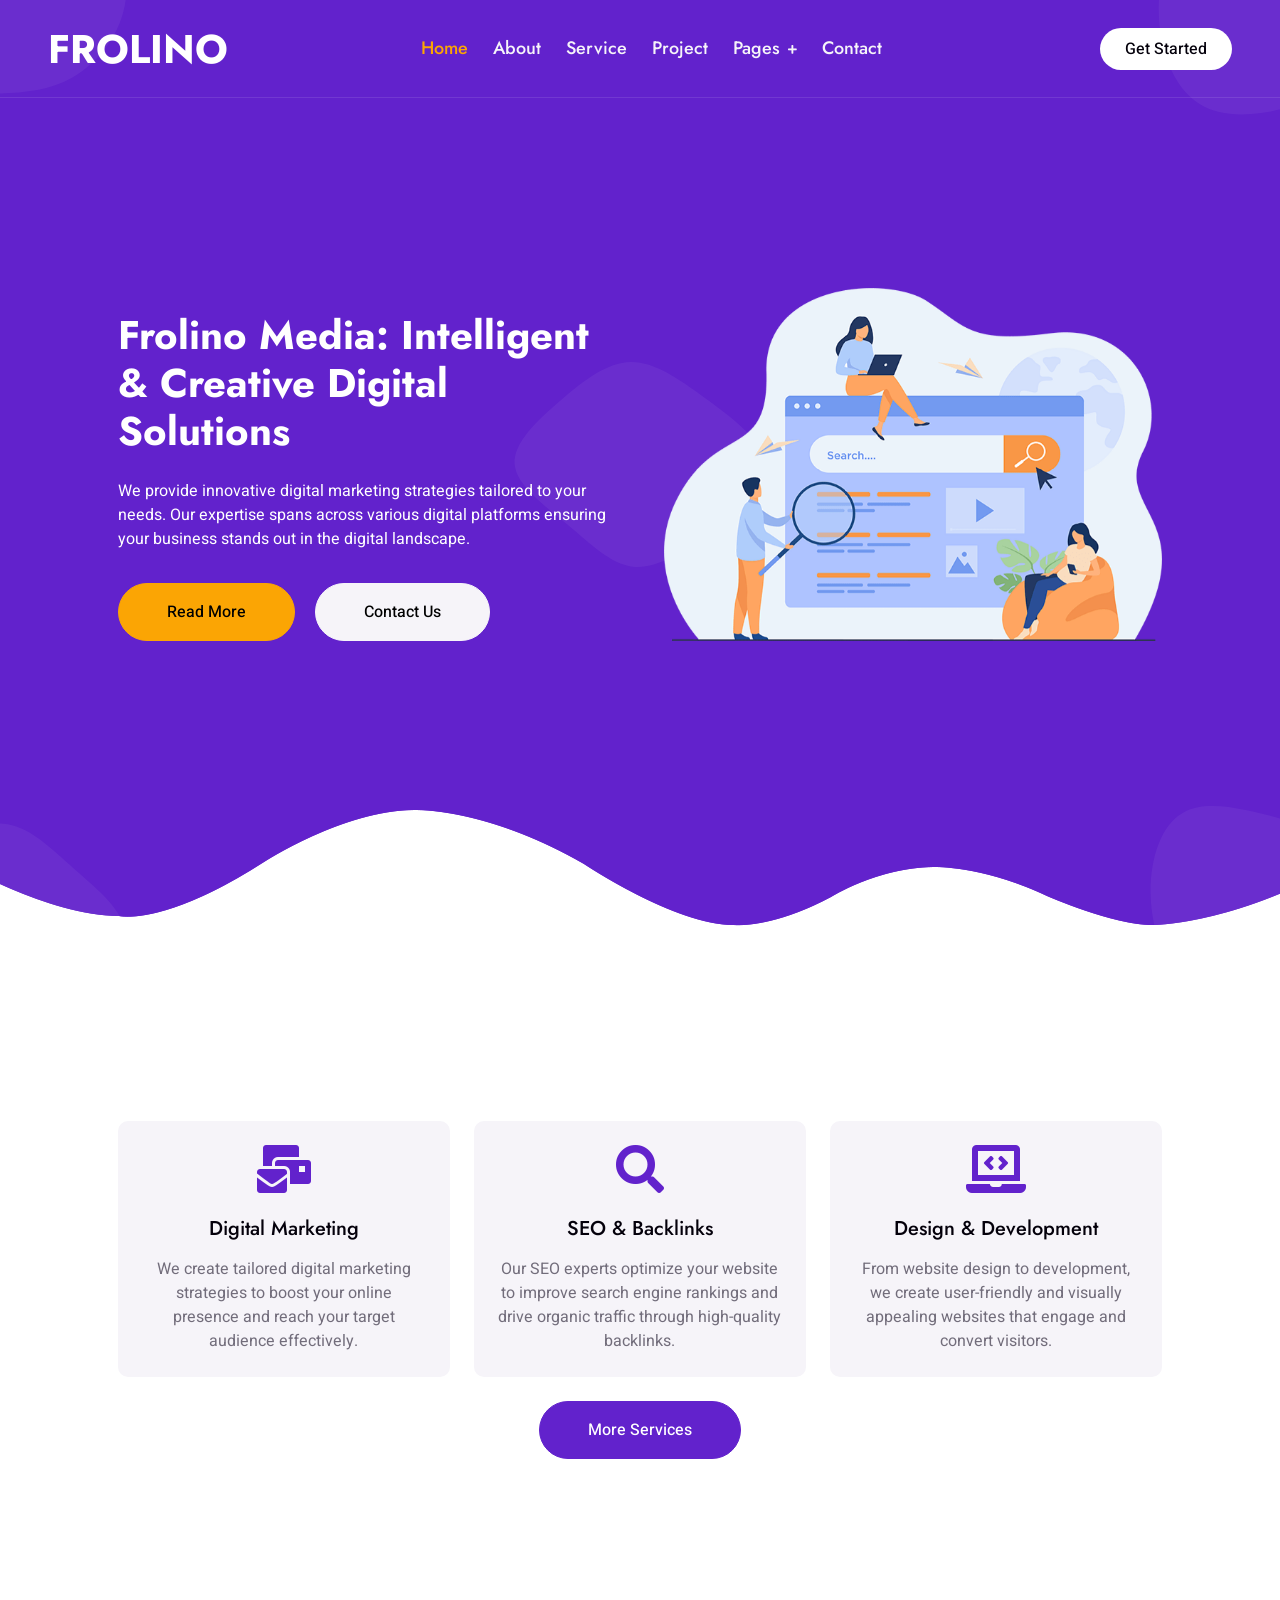
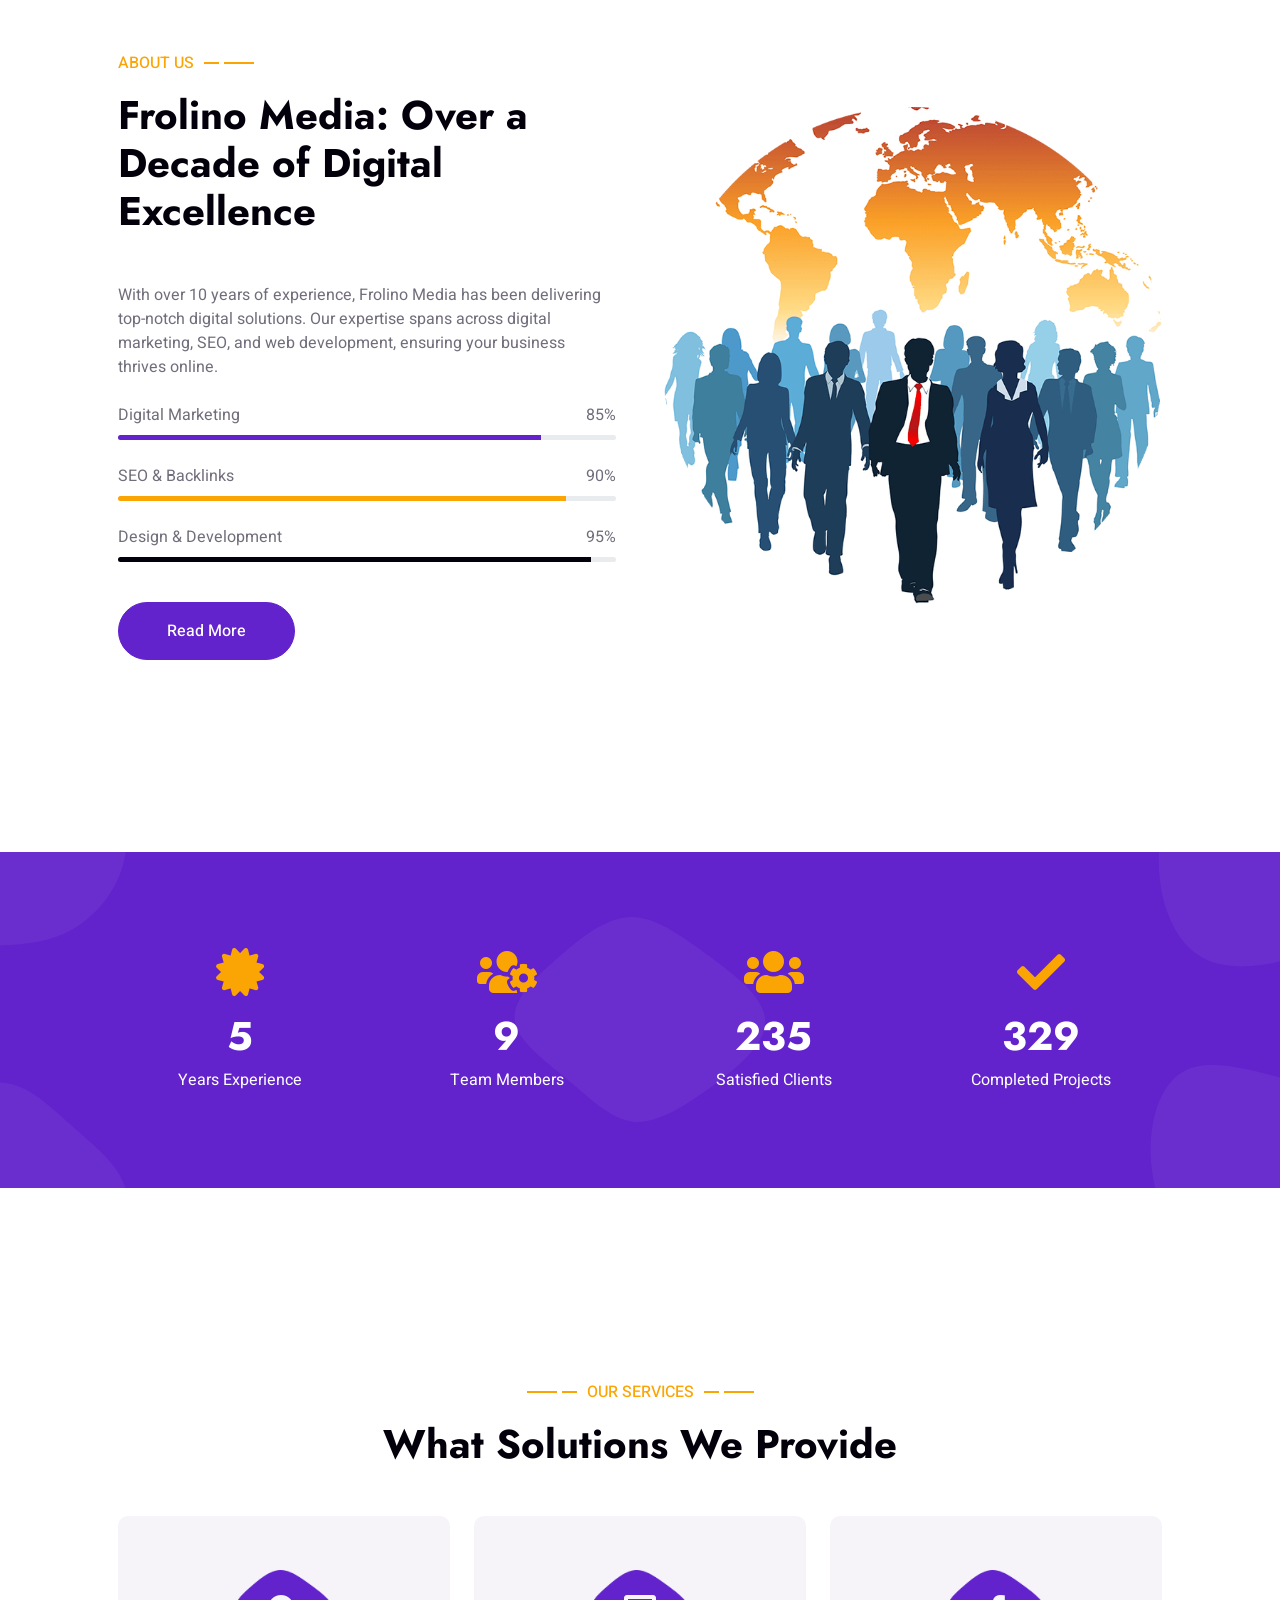
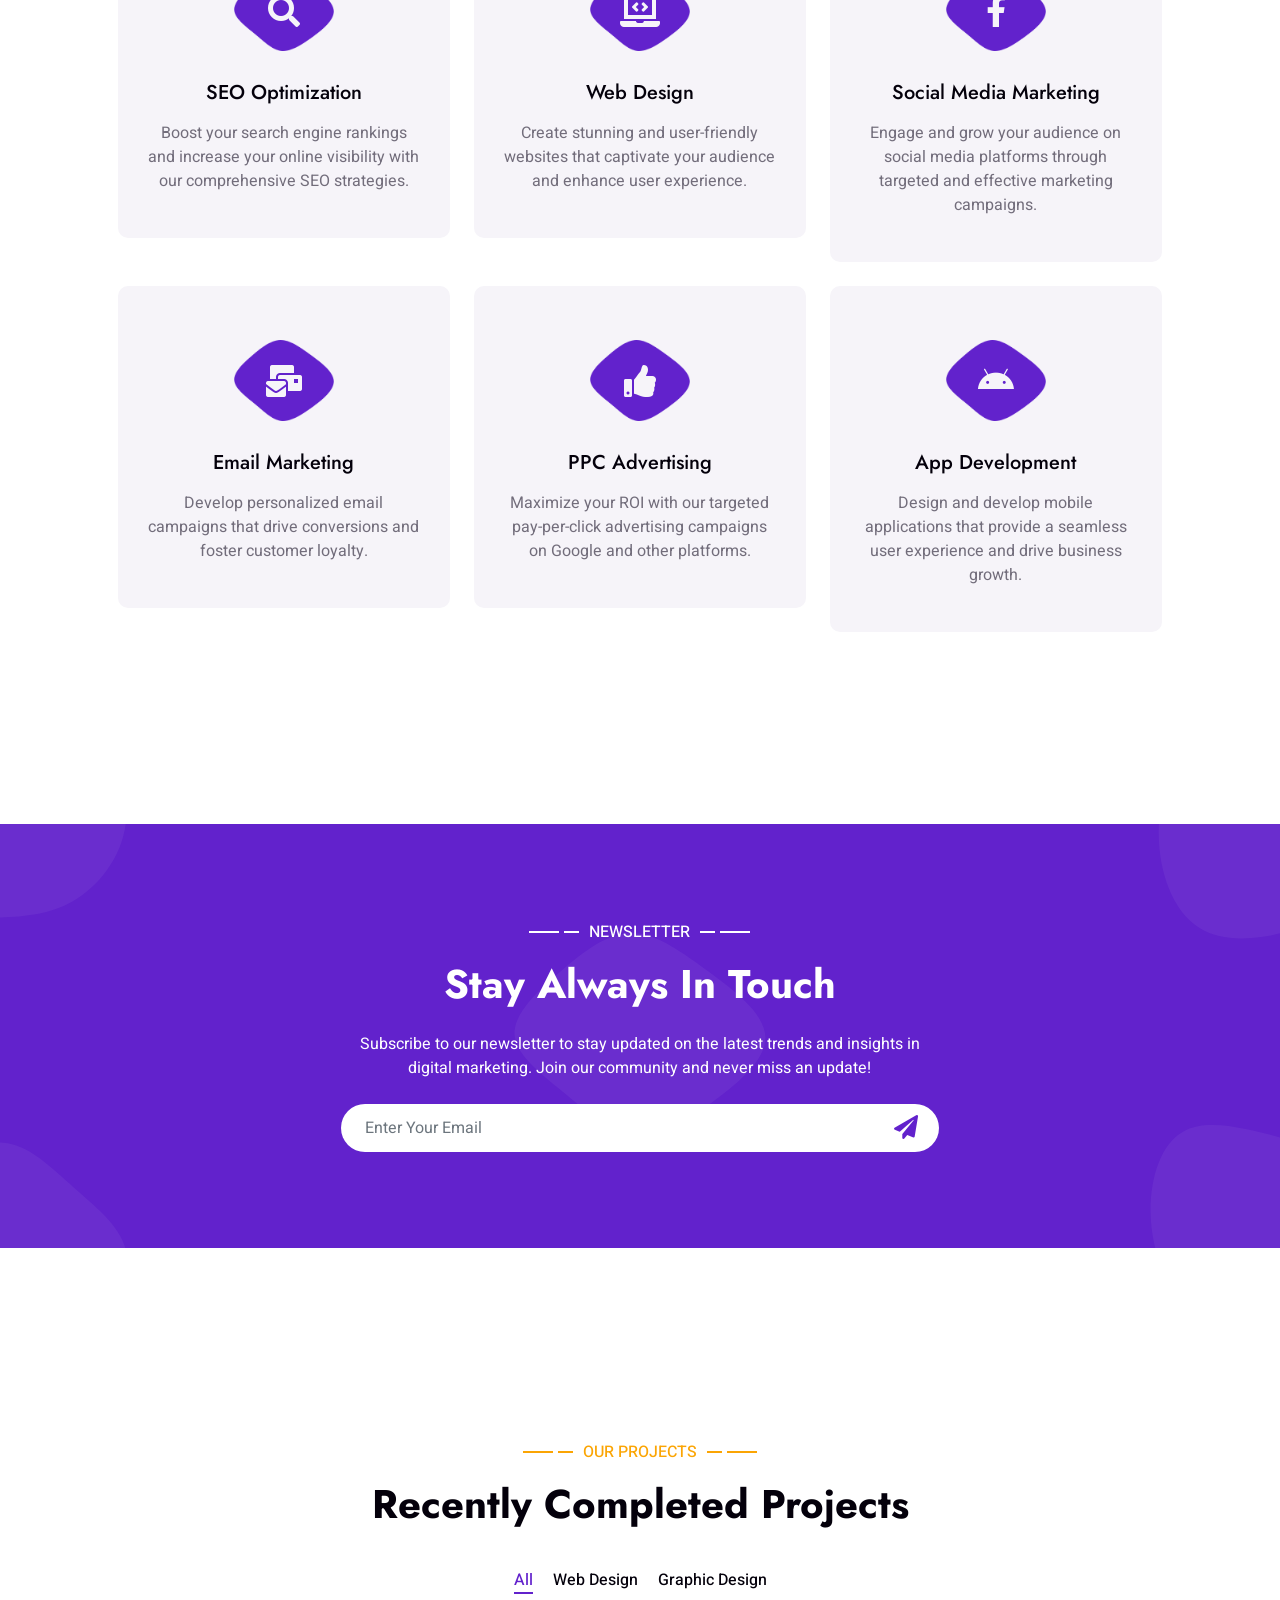
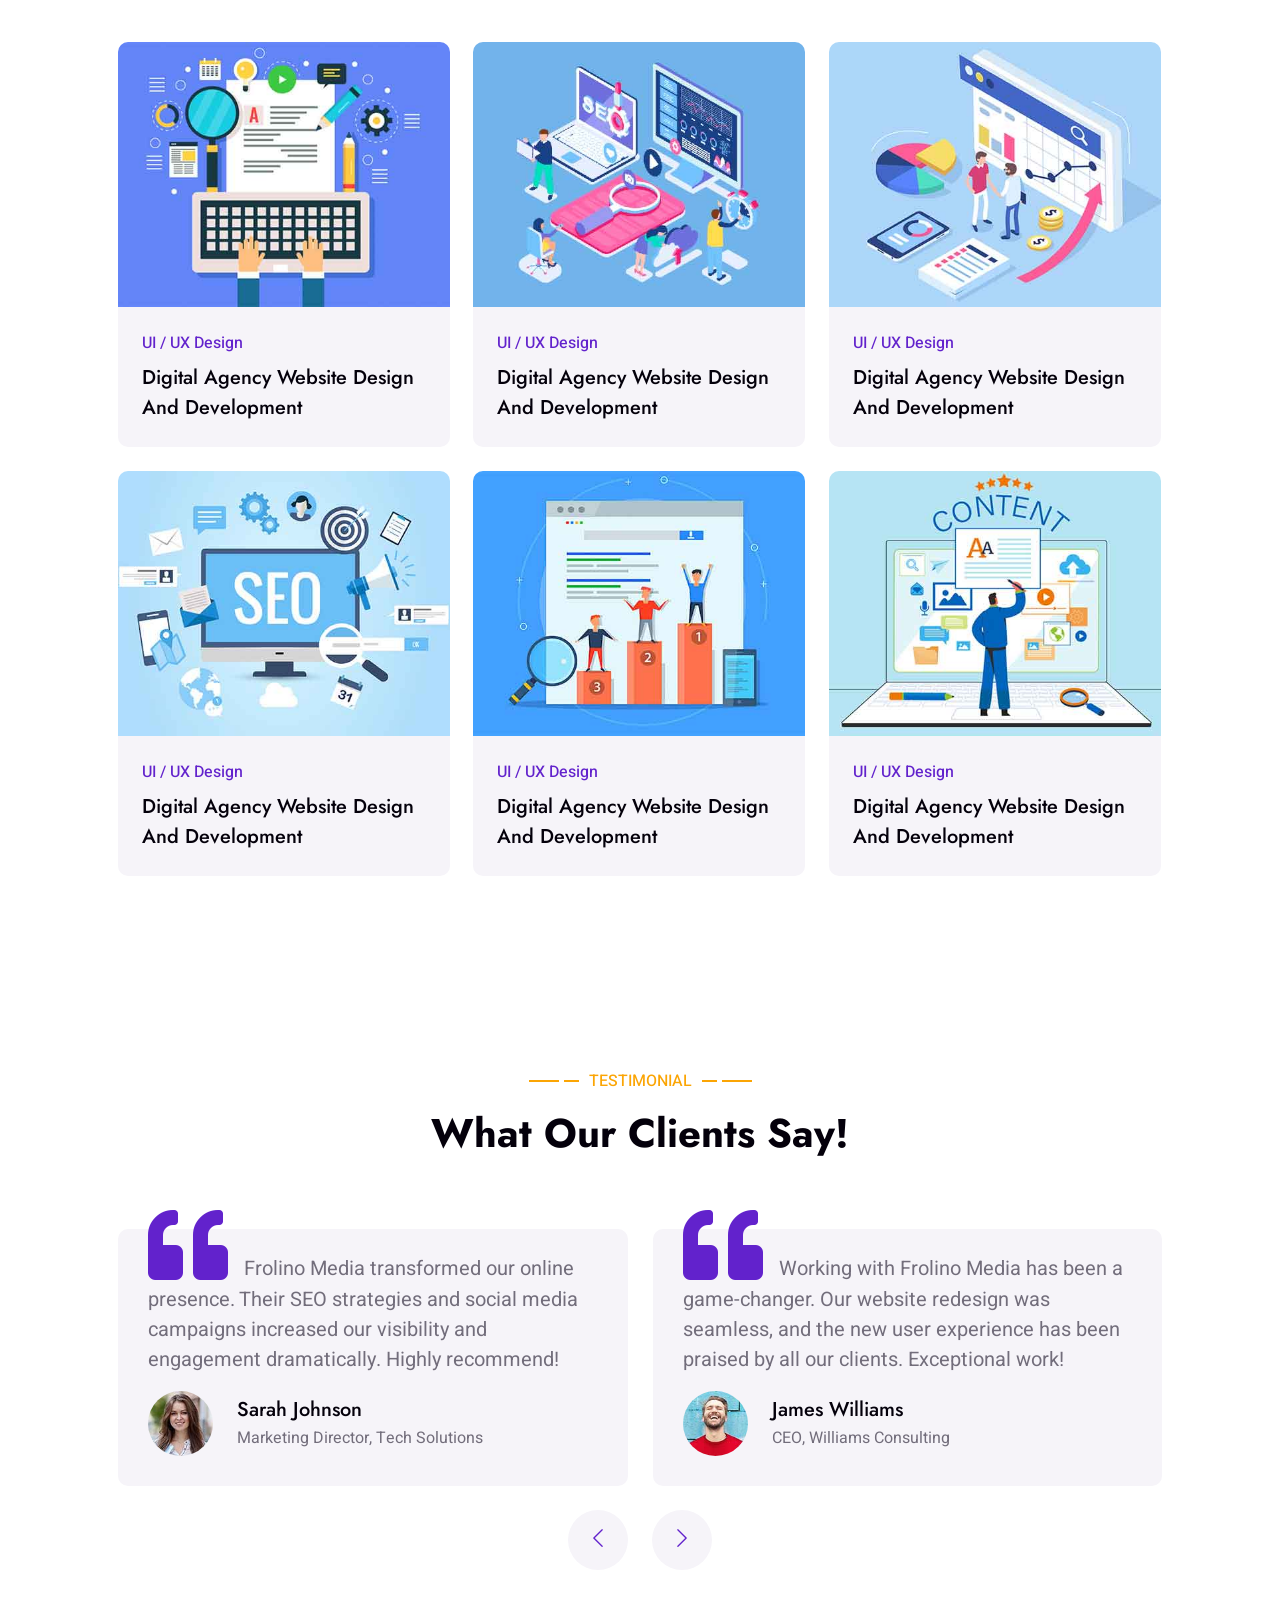
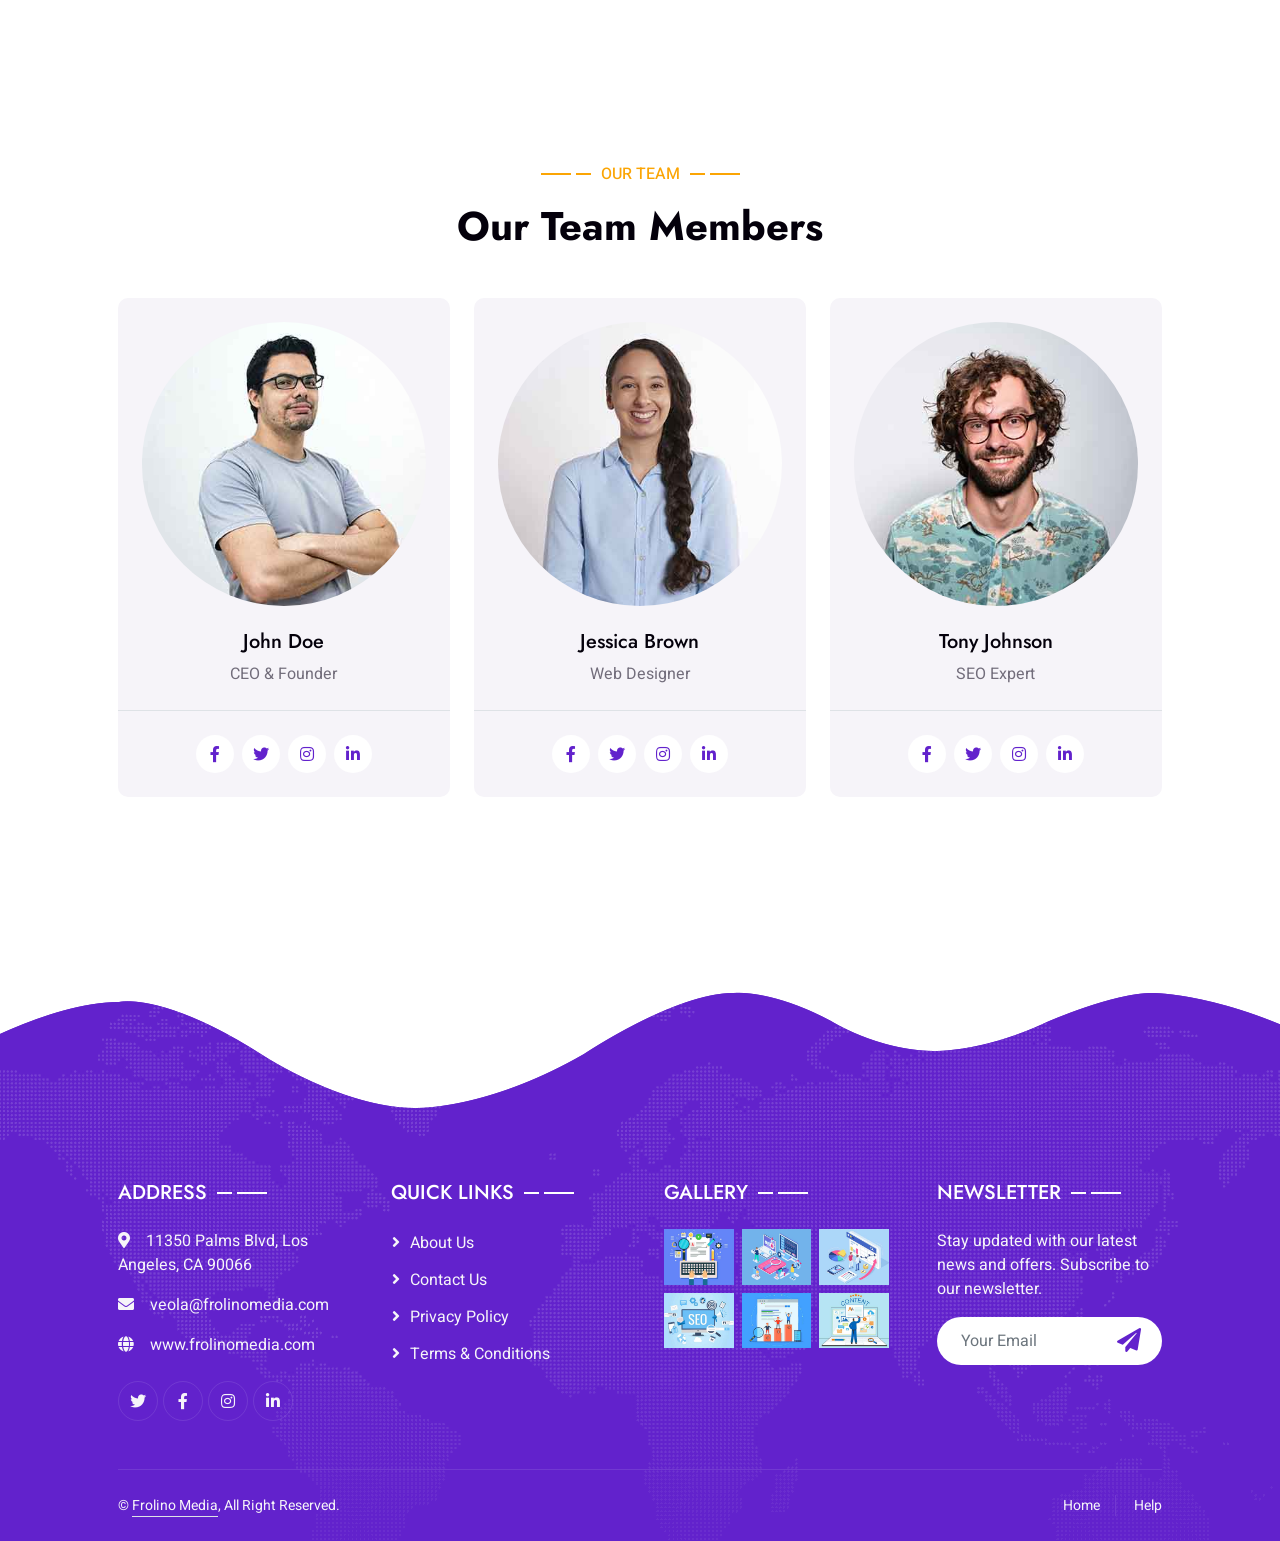
==== commit 31c1a49b: "first" ====
--- a/index.html
+++ b/index.html
@@ -531,7 +531,6 @@
                         <a class="btn btn-link" href="contact.html">Contact Us</a>
                         <a class="btn btn-link" href="privacy.html">Privacy Policy</a>
                         <a class="btn btn-link" href="terms.html">Terms & Conditions</a>
-                        <a class="btn btn-link" href="career.html">Career</a>
                     </div>
                     <div class="col-md-6 col-lg-3">
                         <p class="section-title text-white h5 mb-4">Gallery<span></span></p>
@@ -573,11 +572,9 @@
                             &copy; <a class="border-bottom" href="#">Frolino Media</a>, All Right Reserved. 
                         </div>
                         <div class="col-md-6 text-center text-md-end">
-                            <div class="footer-menu">
-                                <a href="#">Home</a>
-                                <a href="#">Cookies</a>
-                                <a href="#">Help</a>
-                                <a href="#">FAQs</a>
+                             <div class="footer-menu">
+                                <a href="./index.html">Home</a>
+                                <a href="./contact.html">Help</a>
                             </div>
                         </div>
                     </div>
@@ -590,6 +587,7 @@
 
         <!-- Back to Top -->
         <a href="#" class="btn btn-lg btn-secondary btn-lg-square back-to-top"><i class="bi bi-arrow-up"></i></a>
+    </div>
     </div>
 
     <!-- JavaScript Libraries -->
